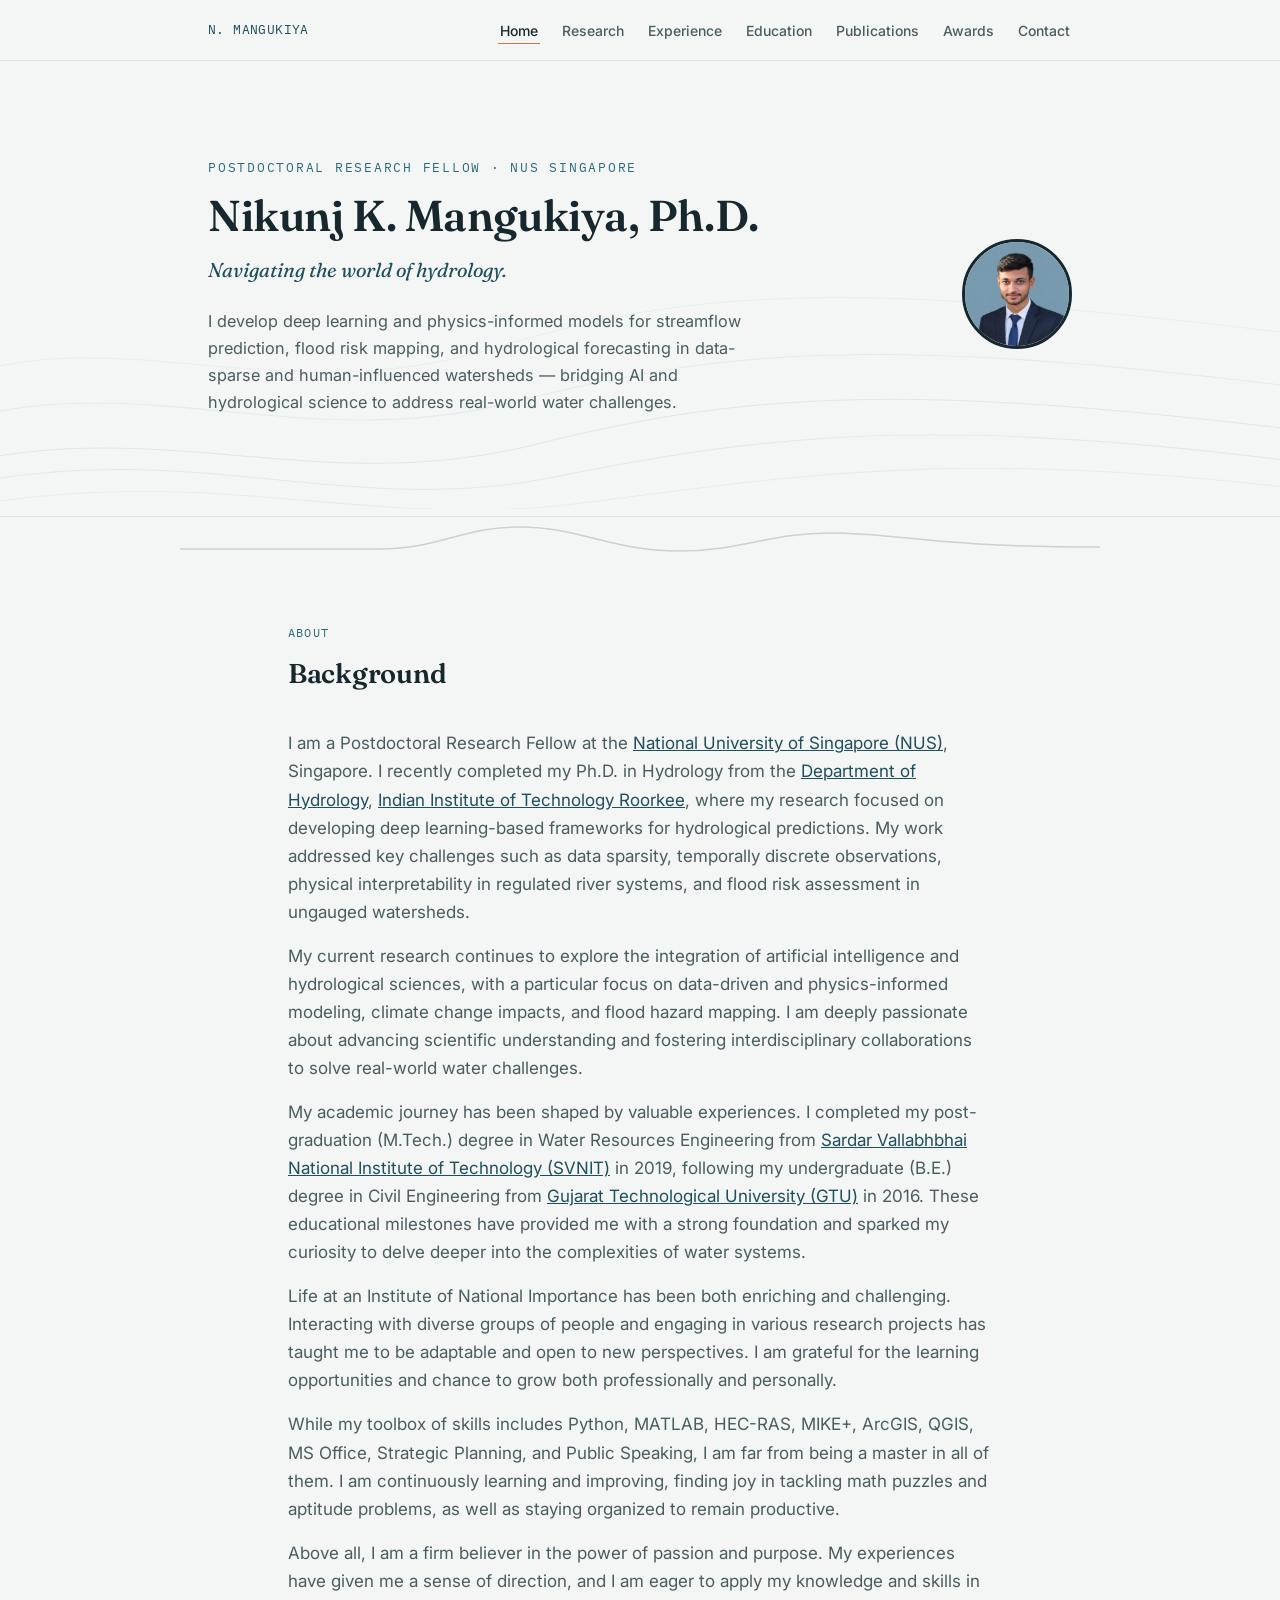
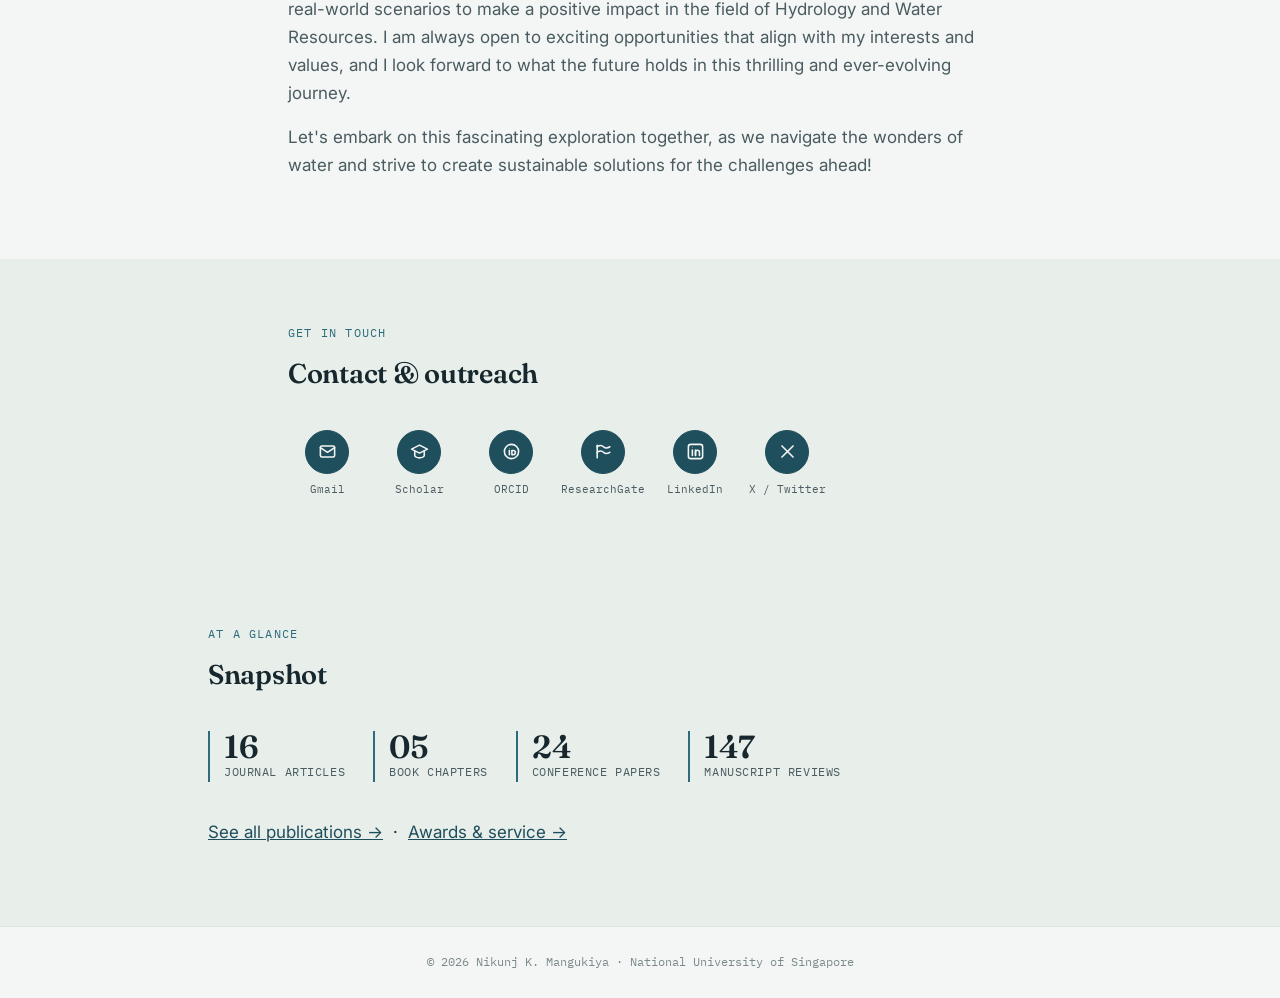
==== index.html @ 7d52562a "Add files via upload" ====
<!DOCTYPE html>
<html lang="en">
<head>
<meta charset="UTF-8">
<meta name="viewport" content="width=device-width, initial-scale=1.0">
<title>Nikunj K. Mangukiya, Ph.D. — Hydrology Research</title>
<meta name="description" content="Nikunj K. Mangukiya, Ph.D. — Postdoctoral Research Fellow at the National University of Singapore. Deep learning and physics-informed hydrological modeling, flood risk mapping, streamflow prediction.">
<link rel="preconnect" href="https://fonts.googleapis.com">
<link rel="preconnect" href="https://fonts.gstatic.com" crossorigin>
<link href="https://fonts.googleapis.com/css2?family=Fraunces:opsz,wght@9..144,400;9..144,500;9..144,600;9..144,700&family=Inter:wght@400;500;600&family=IBM+Plex+Mono:wght@400;500&display=swap" rel="stylesheet">
<link rel="stylesheet" href="styles.css">
</head>
<body>
<nav>
  <div class="wrap-wide">
    <a href="index.html" class="brand">N. MANGUKIYA</a>
    <ul>
      <li><a class="navlink active" href="index.html">Home</a></li>
<li><a class="navlink" href="research.html">Research</a></li>
<li><a class="navlink" href="experience.html">Experience</a></li>
<li><a class="navlink" href="education.html">Education</a></li>
<li><a class="navlink" href="publications.html">Publications</a></li>
<li><a class="navlink" href="awards.html">Awards</a></li>
<li><a class="navlink" href="contact.html">Contact</a></li>

    </ul>
  </div>
</nav>
<header class="hero" id="top">
  <svg class="contour-bg" viewBox="0 0 1200 420" preserveAspectRatio="none" xmlns="http://www.w3.org/2000/svg">
    <g fill="none" stroke="var(--water)" stroke-width="1">
      <path d="M-50,380 C 150,330 300,410 500,360 S 850,300 1250,350" opacity="0.18"/>
      <path d="M-50,400 C 180,350 320,430 520,390 S 880,330 1250,380" opacity="0.15"/>
      <path d="M-50,420 C 200,375 340,440 540,415 S 900,360 1250,405" opacity="0.12"/>
      <path d="M-50,340 C 130,285 280,370 480,320 S 820,255 1250,310" opacity="0.14"/>
      <path d="M-50,300 C 110,240 260,330 460,270 S 800,205 1250,260" opacity="0.10"/>
    </g>
  </svg>
  <div class="wrap-wide">
    <div>
      <span class="eyebrow">Postdoctoral Research Fellow &middot; NUS Singapore</span>
      <h1 class="name">Nikunj K. Mangukiya, Ph.D.</h1>
      <p class="tagline">Navigating the world of hydrology.</p>
      <p class="hero-lede">I develop deep learning and physics-informed models for streamflow prediction, flood risk mapping, and hydrological forecasting in data-sparse and human-influenced watersheds &mdash; bridging AI and hydrological science to address real-world water challenges.</p>
    </div>
    <div class="hero-photo">
      <img src="photo.jpg" alt="Portrait of Nikunj K. Mangukiya">
    </div>
  </div>
</header>
<div class="hydrograph-wrap wrap-wide">
  <svg class="hydrograph" viewBox="0 0 920 34" preserveAspectRatio="none" xmlns="http://www.w3.org/2000/svg">
    <path d="M0,26 L 200,26 C 260,26 280,4 340,4 C 400,4 430,28 500,28 C 560,28 590,10 650,10 C 720,10 750,24 920,24" fill="none" stroke="var(--line)" stroke-width="1.5"/>
  </svg>
</div>

<section id="about">
  <div class="wrap">
    <div class="section-head">
      <span class="section-num">About</span>
      <h2 class="section-title">Background</h2>
    </div>
    <div class="lede-block">
      <p>I am a Postdoctoral Research Fellow at the <a href="https://nus.edu.sg/" target="_blank" rel="noopener">National University of Singapore (NUS)</a>, Singapore. I recently completed my Ph.D. in Hydrology from the <a href="https://iitr.ac.in/Departments/Hydrology%20Department/Home.html" target="_blank" rel="noopener">Department of Hydrology</a>, <a href="https://www.iitr.ac.in/" target="_blank" rel="noopener">Indian Institute of Technology Roorkee</a>, where my research focused on developing deep learning-based frameworks for hydrological predictions. My work addressed key challenges such as data sparsity, temporally discrete observations, physical interpretability in regulated river systems, and flood risk assessment in ungauged watersheds.</p>
      <p>My current research continues to explore the integration of artificial intelligence and hydrological sciences, with a particular focus on data-driven and physics-informed modeling, climate change impacts, and flood hazard mapping. I am deeply passionate about advancing scientific understanding and fostering interdisciplinary collaborations to solve real-world water challenges.</p>
      <p>My academic journey has been shaped by valuable experiences. I completed my post-graduation (M.Tech.) degree in Water Resources Engineering from <a href="https://www.svnit.ac.in/" target="_blank" rel="noopener">Sardar Vallabhbhai National Institute of Technology (SVNIT)</a> in 2019, following my undergraduate (B.E.) degree in Civil Engineering from <a href="https://www.gtu.ac.in/#" target="_blank" rel="noopener">Gujarat Technological University (GTU)</a> in 2016. These educational milestones have provided me with a strong foundation and sparked my curiosity to delve deeper into the complexities of water systems.</p>
      <p>Life at an Institute of National Importance has been both enriching and challenging. Interacting with diverse groups of people and engaging in various research projects has taught me to be adaptable and open to new perspectives. I am grateful for the learning opportunities and chance to grow both professionally and personally.</p>
      <p>While my toolbox of skills includes Python, MATLAB, HEC-RAS, MIKE+, ArcGIS, QGIS, MS Office, Strategic Planning, and Public Speaking, I am far from being a master in all of them. I am continuously learning and improving, finding joy in tackling math puzzles and aptitude problems, as well as staying organized to remain productive.</p>
      <p>Above all, I am a firm believer in the power of passion and purpose. My experiences have given me a sense of direction, and I am eager to apply my knowledge and skills in real-world scenarios to make a positive impact in the field of Hydrology and Water Resources. I am always open to exciting opportunities that align with my interests and values, and I look forward to what the future holds in this thrilling and ever-evolving journey.</p>
      <p>Let's embark on this fascinating exploration together, as we navigate the wonders of water and strive to create sustainable solutions for the challenges ahead!</p>
    </div>
  </div>
</section>

<section class="alt" id="contact-outreach">
  <div class="wrap">
    <div class="section-head">
      <span class="section-num">Get in touch</span>
      <h2 class="section-title">Contact &amp; outreach</h2>
    </div>
    <div class="contact-grid">
      <a class="contact-card" href="mailto:nikk.mangukiya@gmail.com">
        <span class="icon"><svg viewBox="0 0 24 24" fill="none" stroke="currentColor" stroke-width="2" stroke-linecap="round" stroke-linejoin="round"><rect x="3" y="5" width="18" height="14" rx="2"/><path d="M3 7l9 6 9-6"/></svg></span>
        <span class="label">Gmail</span>
      </a>
      <a class="contact-card" href="https://scholar.google.com/citations?user=swFldcoAAAAJ&hl=en" target="_blank" rel="noopener">
        <span class="icon"><svg viewBox="0 0 24 24" fill="none" stroke="currentColor" stroke-width="2" stroke-linecap="round" stroke-linejoin="round"><path d="M2 9l10-5 10 5-10 5-10-5z"/><path d="M6 11.5V17c0 1.5 3 3 6 3s6-1.5 6-3v-5.5"/></svg></span>
        <span class="label">Scholar</span>
      </a>
      <a class="contact-card" href="https://orcid.org/0000-0001-8132-6958" target="_blank" rel="noopener">
        <span class="icon"><svg viewBox="0 0 24 24" fill="none" stroke="currentColor" stroke-width="2" stroke-linecap="round" stroke-linejoin="round"><circle cx="12" cy="12" r="9"/><circle cx="9.3" cy="8.5" r="0.6" fill="currentColor" stroke="none"/><line x1="9.3" y1="10.8" x2="9.3" y2="16"/><path d="M12.5 10.8h1.8a2.6 2.6 0 010 5.2h-1.8v-5.2z"/></svg></span>
        <span class="label">ORCID</span>
      </a>
      <a class="contact-card" href="https://www.researchgate.net/profile/Nikunj-Mangukiya" target="_blank" rel="noopener">
        <span class="icon"><svg viewBox="0 0 24 24" fill="none" stroke="currentColor" stroke-width="2" stroke-linecap="round" stroke-linejoin="round"><path d="M4 4v16"/><path d="M4 6c3-2 6-2 8 0s5 2 8 0"/><path d="M4 13c3-2 6-2 8 0s5 2 8 0"/></svg></span>
        <span class="label">ResearchGate</span>
      </a>
      <a class="contact-card" href="https://www.linkedin.com/in/nikunj-mangukiya/" target="_blank" rel="noopener">
        <span class="icon"><svg viewBox="0 0 24 24" fill="none" stroke="currentColor" stroke-width="2" stroke-linecap="round" stroke-linejoin="round"><rect x="3" y="3" width="18" height="18" rx="3"/><line x1="8" y1="10" x2="8" y2="17"/><circle cx="8" cy="6.5" r="0.6" fill="currentColor" stroke="none"/><path d="M12 17v-4a2.5 2.5 0 015 0v4"/><line x1="12" y1="10" x2="12" y2="17"/></svg></span>
        <span class="label">LinkedIn</span>
      </a>
      <a class="contact-card" href="https://twitter.com/nikk_mn" target="_blank" rel="noopener">
        <span class="icon"><svg viewBox="0 0 24 24" fill="none" stroke="currentColor" stroke-width="2" stroke-linecap="round" stroke-linejoin="round"><line x1="5" y1="5" x2="19" y2="19"/><line x1="19" y1="5" x2="5" y2="19"/></svg></span>
        <span class="label">X / Twitter</span>
      </a>
    </div>
  </div>
</section>

<section class="alt">
  <div class="wrap-wide">
    <div class="section-head">
      <span class="section-num">At a glance</span>
      <h2 class="section-title">Snapshot</h2>
    </div>
    <div class="pub-stats">
      <div class="stat"><div class="num">16</div><div class="label">Journal articles</div></div>
      <div class="stat"><div class="num">05</div><div class="label">Book chapters</div></div>
      <div class="stat"><div class="num">24</div><div class="label">Conference papers</div></div>
      <div class="stat"><div class="num">147</div><div class="label">Manuscript reviews</div></div>
    </div>
    <p style="margin-top:10px;"><a href="publications.html">See all publications &rarr;</a> &nbsp;&middot;&nbsp; <a href="awards.html">Awards &amp; service &rarr;</a></p>
  </div>
</section>
<footer class="site-footer">
  <div class="wrap-wide copyright">&copy; <span id="year"></span> Nikunj K. Mangukiya &middot; National University of Singapore</div>
</footer>
<script>document.getElementById('year').textContent = new Date().getFullYear();</script>
</body>
</html>
---- styles.css ----
:root{
  --paper: #F3F6F4;
  --paper-alt: #E8EEEA;
  --ink: #17272E;
  --ink-soft: #4A5C61;
  --water: #2C6B7C;
  --water-deep: #1F4E5C;
  --hazard: #BE7B3D;
  --line: #C9D3CD;
  --line-soft: #DCE4DF;
  --max: 760px;
}
*{box-sizing:border-box;}
html{scroll-behavior:smooth;}
body{
  margin:0;
  background:var(--paper);
  color:var(--ink);
  font-family:'Inter', sans-serif;
  font-size:17px;
  line-height:1.65;
  -webkit-font-smoothing:antialiased;
}
a{color:var(--water-deep);}
a:hover{color:var(--hazard);}
h1,h2,h3{
  font-family:'Fraunces', serif;
  font-weight:600;
  color:var(--ink);
  margin:0;
  letter-spacing:-0.01em;
}
.mono{font-family:'IBM Plex Mono', monospace;}
.wrap{max-width:var(--max); margin:0 auto; padding:0 28px;}
.wrap-wide{max-width:920px; margin:0 auto; padding:0 28px;}

/* NAV */
nav{
  position:sticky; top:0; z-index:20;
  background:rgba(243,246,244,0.92);
  backdrop-filter:blur(6px);
  border-bottom:1px solid var(--line-soft);
}
nav .wrap-wide{
  display:flex; align-items:center; justify-content:space-between;
  height:60px; flex-wrap:wrap;
}
nav .brand{font-family:'IBM Plex Mono', monospace; font-size:13px; letter-spacing:0.03em; color:var(--water-deep); text-decoration:none;}
nav ul{list-style:none; display:flex; gap:20px; margin:0; padding:0; flex-wrap:wrap;}
nav a.navlink{
  color:var(--ink-soft); text-decoration:none; font-size:14px; font-weight:500;
  padding:4px 2px; border-bottom:1px solid transparent;
}
nav a.navlink:hover{color:var(--ink); border-bottom-color:var(--water);}
nav a.navlink.active{color:var(--ink); border-bottom-color:var(--hazard);}

/* PAGE HEADER (non-home pages) */
.page-head{
  padding:60px 0 40px; border-bottom:1px solid var(--line-soft); position:relative; overflow:hidden;
}
.page-head .wrap-wide{position:relative; z-index:1;}
.eyebrow{
  font-family:'IBM Plex Mono', monospace; font-size:12.5px; text-transform:uppercase;
  letter-spacing:0.14em; color:var(--water); margin-bottom:14px; display:block;
}
.page-head h1{font-size:clamp(1.9rem, 4vw, 2.6rem);}
.page-lede{max-width:600px; margin-top:14px; color:var(--ink-soft);}

/* HERO (home page) */
header.hero{
  position:relative; overflow:hidden;
  padding:96px 0 84px;
  border-bottom:1px solid var(--line-soft);
}
.contour-bg{
  position:absolute; inset:0; z-index:0;
  opacity:0.55;
  pointer-events:none;
}
.hero .wrap-wide{
  position:relative; z-index:1;
  display:grid; grid-template-columns:1fr 110px; gap:32px; align-items:center;
}
h1.name{font-size:clamp(1.7rem, 3.6vw, 2.7rem); line-height:1.1; white-space:nowrap;}
.tagline{
  font-family:'Fraunces', serif; font-style:italic; font-weight:400;
  font-size:1.25rem; color:var(--water-deep); margin-top:14px;
}
.hero-lede{max-width:560px; margin-top:22px; color:var(--ink-soft); font-size:1.02rem;}
.hero-photo{
  width:110px; height:110px; border-radius:50%;
  overflow:hidden; border:3px solid var(--ink);
  justify-self:end;
}
.hero-photo img{width:100%; height:100%; object-fit:cover; display:block;}
.hero-links{display:flex; flex-wrap:wrap; gap:10px; margin-top:30px;}
.pill{
  font-family:'IBM Plex Mono', monospace; font-size:12.5px;
  border:1px solid var(--line); border-radius:999px;
  padding:7px 14px; color:var(--ink-soft); text-decoration:none;
  transition:all .15s ease; display:inline-block;
}
.pill:hover{border-color:var(--water); color:var(--water-deep); background:var(--paper-alt);}

/* HYDROGRAPH DIVIDER */
.hydrograph{width:100%; height:34px; display:block; margin:0 auto;}
.hydrograph-wrap{padding:6px 0 2px;}

/* SECTIONS */
section{padding:64px 0;}
section.alt{background:var(--paper-alt);}
.section-head{margin-bottom:34px;}
.section-num{
  font-family:'IBM Plex Mono', monospace; font-size:12px; color:var(--water);
  letter-spacing:0.1em; text-transform:uppercase; display:block; margin-bottom:8px;
}
h2.section-title{font-size:1.7rem;}

p{margin:0 0 16px;}
.lede-block p{color:var(--ink-soft);}

/* CONTACT & OUTREACH ICON GRID */
.contact-grid{
  display:flex; flex-wrap:wrap; gap:14px;
  max-width:560px;
}
.contact-card{
  display:flex; flex-direction:column; align-items:center; gap:8px;
  text-decoration:none; color:var(--ink);
  width:78px;
}
.contact-card .icon{
  width:44px; height:44px; border-radius:50%; flex-shrink:0;
  display:flex; align-items:center; justify-content:center;
  background:var(--water-deep); color:var(--paper);
  border:1px solid var(--water-deep);
  transition:all .15s ease;
}
.contact-card .icon svg{width:19px; height:19px;}
.contact-card:hover .icon{background:var(--hazard); border-color:var(--hazard);}
.contact-card .label{
  font-family:'IBM Plex Mono', monospace; font-size:11px; color:var(--ink-soft);
  text-align:center; line-height:1.3;
}
.contact-card:hover .label{color:var(--ink);}

/* RESEARCH CARDS */
.cards{display:grid; grid-template-columns:1fr 1fr; gap:18px;}
.card{
  border:1px solid var(--line); border-radius:4px; padding:22px 22px 20px;
  background:var(--paper);
}
section.alt .card{background:var(--paper);}
.card h3{font-size:1.05rem; margin-bottom:8px; font-weight:600;}
.card p{font-size:0.95rem; color:var(--ink-soft); margin:0;}
.card .tag{
  font-family:'IBM Plex Mono', monospace; font-size:11px; color:var(--hazard);
  text-transform:uppercase; letter-spacing:0.08em; display:block; margin-bottom:10px;
}

/* TIMELINE (experience/education) */
.tl-item{
  display:grid; grid-template-columns:150px 1fr; gap:18px;
  padding:20px 0; border-top:1px solid var(--line-soft);
}
.tl-item:first-child{border-top:none;}
.tl-item-edu{
  display:grid; grid-template-columns:110px 64px 1fr; gap:20px; align-items:start;
  padding:20px 0; border-top:1px solid var(--line-soft);
}
.tl-item-edu:first-child{border-top:none;}
.tl-date{font-family:'IBM Plex Mono', monospace; font-size:12.5px; color:var(--water); padding-top:2px;}
.tl-logo{width:64px; height:64px; display:flex; align-items:center; justify-content:center;}
.tl-logo img{max-width:100%; max-height:100%; object-fit:contain;}
.tl-org{font-weight:600; font-size:0.95rem; margin-top:2px; color:var(--ink-soft);}
.tl-title{font-size:1.05rem; font-weight:600; margin-bottom:3px; font-family:'Fraunces',serif;}
.tl-desc{color:var(--ink-soft); font-size:0.93rem; margin-top:6px;}
.thesis-meta{list-style:none; margin:10px 0 0; padding:0; font-size:0.9rem; color:var(--ink-soft);}
.thesis-meta li{padding:3px 0;}
.thesis-meta .k{color:var(--ink); font-weight:600;}
.grade{
  display:inline-block; font-family:'IBM Plex Mono', monospace; font-size:11.5px;
  color:var(--water-deep); background:var(--paper-alt); border:1px solid var(--line);
  border-radius:3px; padding:2px 7px; margin-top:8px;
}

/* PUBLICATIONS */
.pub-stats{display:flex; flex-wrap:wrap; gap:28px; margin-bottom:36px;}
.stat{border-left:2px solid var(--water); padding-left:14px;}
.stat .num{font-family:'Fraunces', serif; font-size:2rem; font-weight:600; line-height:1;}
.stat .label{font-family:'IBM Plex Mono', monospace; font-size:11.5px; color:var(--ink-soft); text-transform:uppercase; letter-spacing:0.05em;}
.qbar{display:flex; height:8px; width:100%; max-width:340px; border-radius:2px; overflow:hidden; margin-top:14px;}
.qbar span{display:block; height:100%;}
.qbar-legend{display:flex; gap:14px; margin-top:8px; font-family:'IBM Plex Mono', monospace; font-size:11px; color:var(--ink-soft); flex-wrap:wrap;}
.qbar-legend i{display:inline-block; width:8px; height:8px; border-radius:1px; margin-right:5px; vertical-align:middle;}

.pub-list{list-style:none; margin:0; padding:0;}
.pub-list li{
  padding:16px 0; border-top:1px solid var(--line-soft);
  display:grid; grid-template-columns:1fr auto; gap:14px; align-items:start;
}
.pub-list li:first-child{border-top:none;}
.pub-main{font-size:0.96rem; line-height:1.5;}
.pub-main .yr{color:var(--water-deep); font-weight:600;}
.pub-main .venue{font-style:italic; color:var(--ink-soft);}
.badge{
  font-family:'IBM Plex Mono', monospace; font-size:11px; white-space:nowrap;
  border:1px solid var(--line); border-radius:3px; padding:3px 8px; color:var(--ink-soft); height:fit-content;
}
.badge.q1{border-color:var(--water); color:var(--water-deep);}
.more-link{margin-top:26px; font-size:0.94rem;}

h3.sub-title{
  font-size:1.15rem; margin:44px 0 18px; padding-top:6px;
}
h3.sub-title:first-of-type{margin-top:0;}

/* AWARDS */
.award-list{list-style:none; margin:0; padding:0;}
.award-list li{
  padding:13px 0 13px 22px; border-top:1px solid var(--line-soft);
  position:relative; font-size:0.95rem; color:var(--ink-soft);
}
.award-list li:first-child{border-top:none;}
.award-list li::before{
  content:""; position:absolute; left:2px; top:21px;
  width:6px; height:6px; background:var(--hazard); border-radius:50%;
}
.service-grid{display:flex; flex-wrap:wrap; gap:10px; margin-top:20px;}
.service-grid .pill{cursor:default;}
.service-grid .pill:hover{border-color:var(--line); color:var(--ink-soft); background:transparent;}

.rtable{width:100%; border-collapse:collapse; margin-top:10px; font-size:0.92rem;}
.rtable td{padding:8px 10px; border-top:1px solid var(--line-soft); color:var(--ink-soft);}
.rtable td:last-child{text-align:right; font-family:'IBM Plex Mono', monospace; color:var(--water-deep); white-space:nowrap;}
.rtable tr:first-child td{border-top:none;}

/* CONTACT / FOOTER */
.contact-block{padding:70px 0 50px; text-align:center;}
.contact-block h2{font-size:1.6rem; margin-bottom:14px;}
.contact-block p.sub{color:var(--ink-soft); max-width:440px; margin:0 auto 26px;}
.contact-links{display:flex; flex-wrap:wrap; justify-content:center; gap:10px;}

.site-footer{
  border-top:1px solid var(--line-soft); padding:26px 0; text-align:center;
}
.copyright{
  font-family:'IBM Plex Mono', monospace; font-size:11.5px;
  color:var(--ink-soft); opacity:0.7;
}

@media (max-width:640px){
  nav ul{gap:14px;}
  nav a.navlink{font-size:12.5px;}
  .cards{grid-template-columns:1fr;}
  .tl-item, .tl-item-edu{grid-template-columns:1fr; text-align:left;}
  .tl-logo{width:48px; height:48px;}
  .tl-date{padding-top:0;}
  section{padding:48px 0;}
  header.hero{padding:64px 0 56px;}
  .hero .wrap-wide{grid-template-columns:1fr; text-align:center;}
  .hero-photo{justify-self:center; width:100px; height:100px; order:-1; margin:0 auto 6px;}
  h1.name{white-space:normal;}
  .hero-links{justify-content:center;}
  .page-head{padding:44px 0 32px;}
  .pub-list li{grid-template-columns:1fr;}
}
@media (prefers-reduced-motion: reduce){
  html{scroll-behavior:auto;}
}
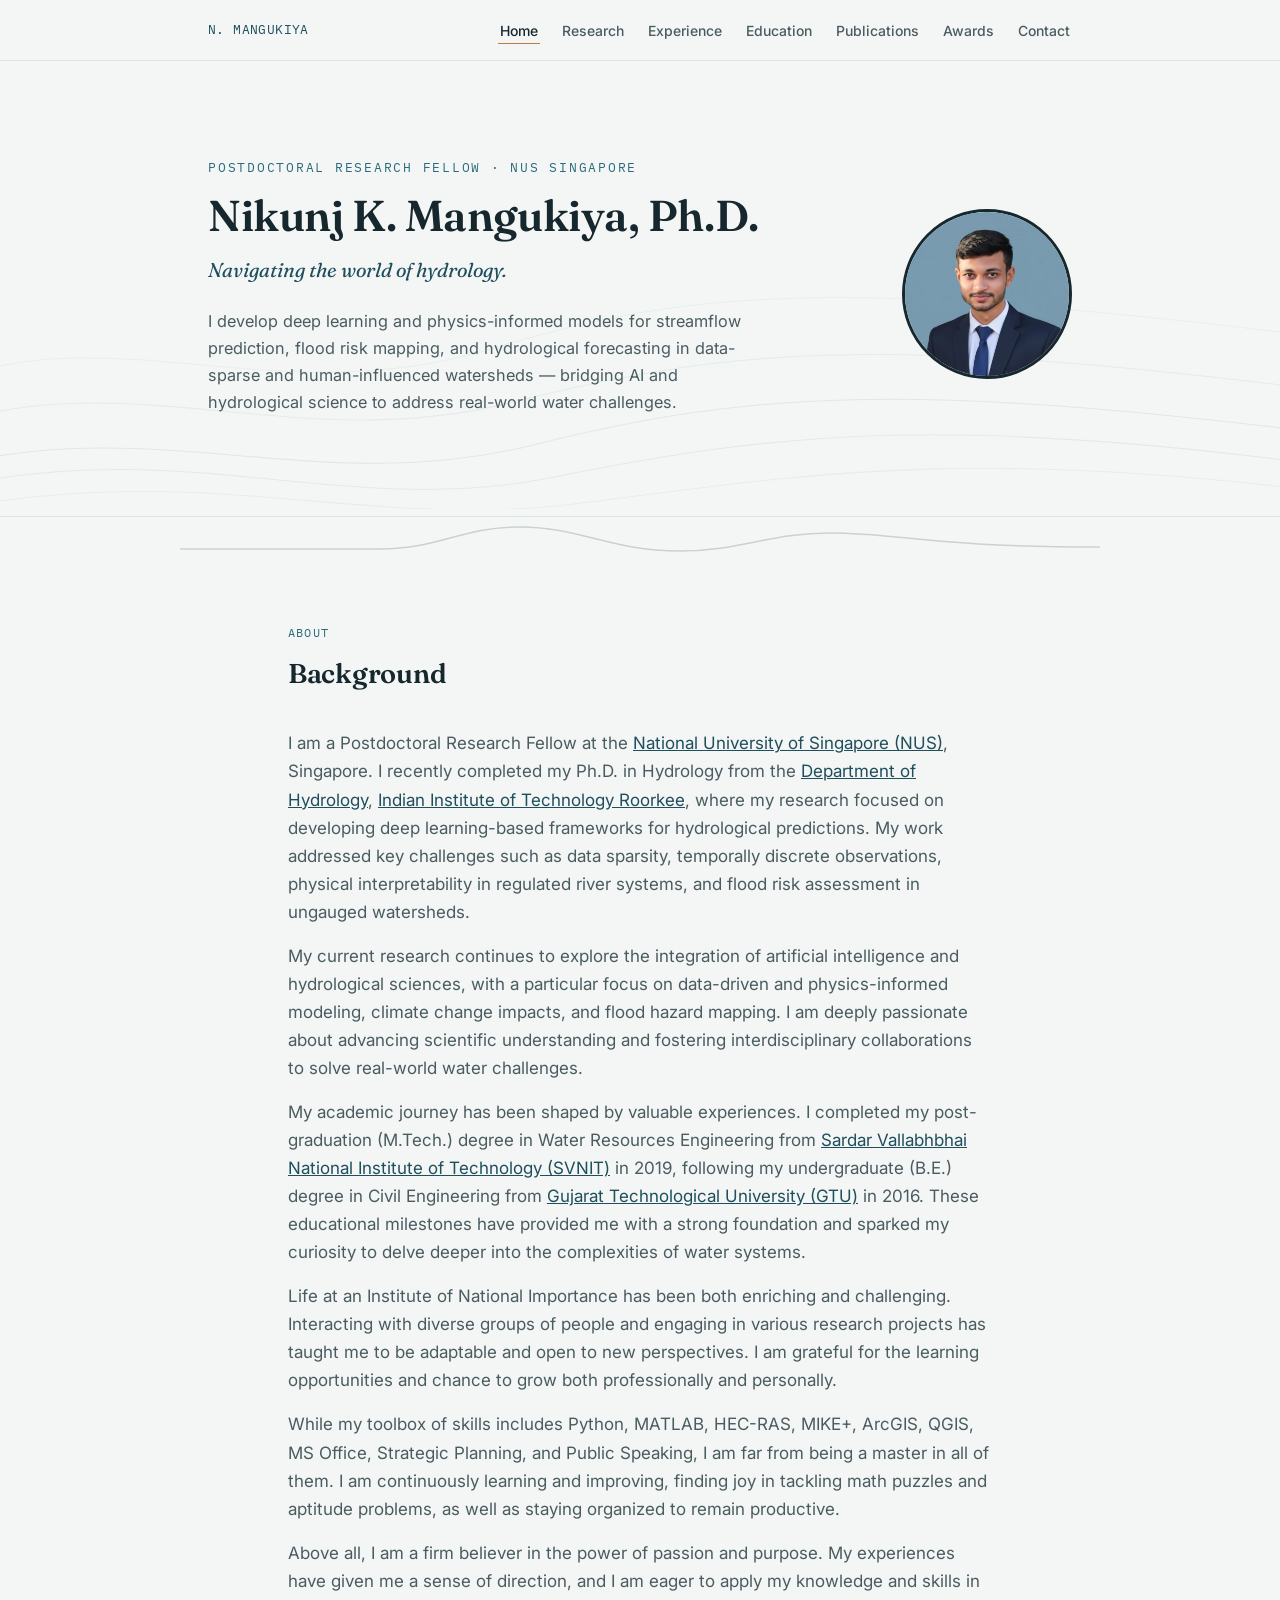
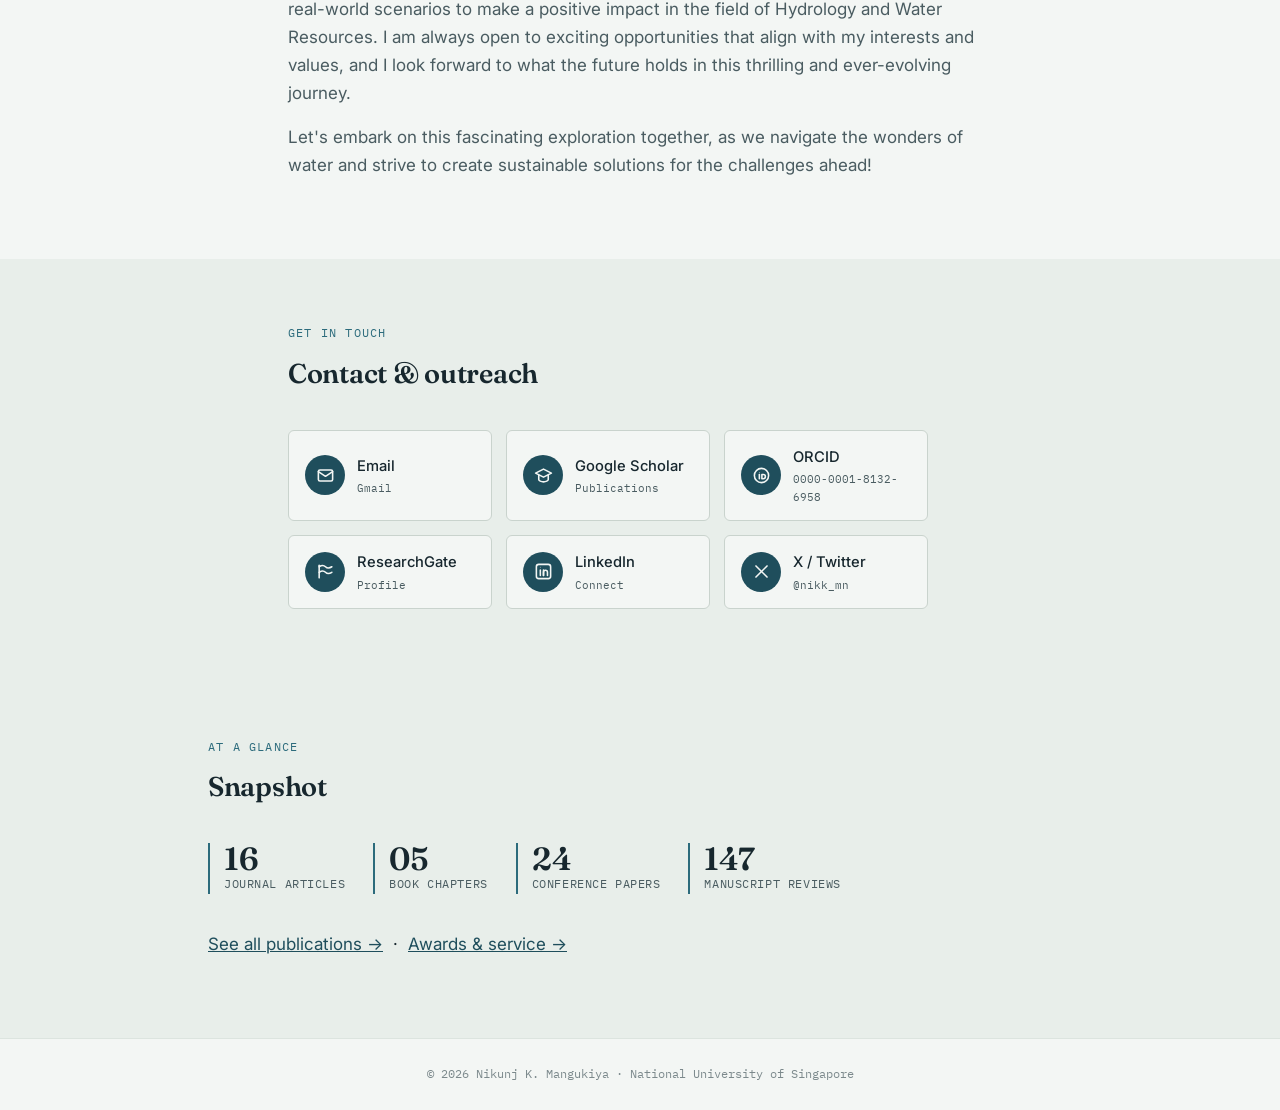
==== commit ea1a8968: "Add files via upload" ====
--- a/index.html
+++ b/index.html
@@ -81,27 +81,27 @@
     <div class="contact-grid">
       <a class="contact-card" href="mailto:nikk.mangukiya@gmail.com">
         <span class="icon"><svg viewBox="0 0 24 24" fill="none" stroke="currentColor" stroke-width="2" stroke-linecap="round" stroke-linejoin="round"><rect x="3" y="5" width="18" height="14" rx="2"/><path d="M3 7l9 6 9-6"/></svg></span>
-        <span class="label">Gmail</span>
+        <span><span class="label">Email</span><span class="sub">Gmail</span></span>
       </a>
       <a class="contact-card" href="https://scholar.google.com/citations?user=swFldcoAAAAJ&hl=en" target="_blank" rel="noopener">
         <span class="icon"><svg viewBox="0 0 24 24" fill="none" stroke="currentColor" stroke-width="2" stroke-linecap="round" stroke-linejoin="round"><path d="M2 9l10-5 10 5-10 5-10-5z"/><path d="M6 11.5V17c0 1.5 3 3 6 3s6-1.5 6-3v-5.5"/></svg></span>
-        <span class="label">Scholar</span>
+        <span><span class="label">Google Scholar</span><span class="sub">Publications</span></span>
       </a>
       <a class="contact-card" href="https://orcid.org/0000-0001-8132-6958" target="_blank" rel="noopener">
         <span class="icon"><svg viewBox="0 0 24 24" fill="none" stroke="currentColor" stroke-width="2" stroke-linecap="round" stroke-linejoin="round"><circle cx="12" cy="12" r="9"/><circle cx="9.3" cy="8.5" r="0.6" fill="currentColor" stroke="none"/><line x1="9.3" y1="10.8" x2="9.3" y2="16"/><path d="M12.5 10.8h1.8a2.6 2.6 0 010 5.2h-1.8v-5.2z"/></svg></span>
-        <span class="label">ORCID</span>
+        <span><span class="label">ORCID</span><span class="sub">0000-0001-8132-6958</span></span>
       </a>
       <a class="contact-card" href="https://www.researchgate.net/profile/Nikunj-Mangukiya" target="_blank" rel="noopener">
         <span class="icon"><svg viewBox="0 0 24 24" fill="none" stroke="currentColor" stroke-width="2" stroke-linecap="round" stroke-linejoin="round"><path d="M4 4v16"/><path d="M4 6c3-2 6-2 8 0s5 2 8 0"/><path d="M4 13c3-2 6-2 8 0s5 2 8 0"/></svg></span>
-        <span class="label">ResearchGate</span>
+        <span><span class="label">ResearchGate</span><span class="sub">Profile</span></span>
       </a>
       <a class="contact-card" href="https://www.linkedin.com/in/nikunj-mangukiya/" target="_blank" rel="noopener">
         <span class="icon"><svg viewBox="0 0 24 24" fill="none" stroke="currentColor" stroke-width="2" stroke-linecap="round" stroke-linejoin="round"><rect x="3" y="3" width="18" height="18" rx="3"/><line x1="8" y1="10" x2="8" y2="17"/><circle cx="8" cy="6.5" r="0.6" fill="currentColor" stroke="none"/><path d="M12 17v-4a2.5 2.5 0 015 0v4"/><line x1="12" y1="10" x2="12" y2="17"/></svg></span>
-        <span class="label">LinkedIn</span>
+        <span><span class="label">LinkedIn</span><span class="sub">Connect</span></span>
       </a>
       <a class="contact-card" href="https://twitter.com/nikk_mn" target="_blank" rel="noopener">
         <span class="icon"><svg viewBox="0 0 24 24" fill="none" stroke="currentColor" stroke-width="2" stroke-linecap="round" stroke-linejoin="round"><line x1="5" y1="5" x2="19" y2="19"/><line x1="19" y1="5" x2="5" y2="19"/></svg></span>
-        <span class="label">X / Twitter</span>
+        <span><span class="label">X / Twitter</span><span class="sub">@nikk_mn</span></span>
       </a>
     </div>
   </div>
--- a/styles.css
+++ b/styles.css
@@ -79,7 +79,7 @@
 }
 .hero .wrap-wide{
   position:relative; z-index:1;
-  display:grid; grid-template-columns:1fr 110px; gap:32px; align-items:center;
+  display:grid; grid-template-columns:1fr 170px; gap:40px; align-items:center;
 }
 h1.name{font-size:clamp(1.7rem, 3.6vw, 2.7rem); line-height:1.1; white-space:nowrap;}
 .tagline{
@@ -88,7 +88,7 @@
 }
 .hero-lede{max-width:560px; margin-top:22px; color:var(--ink-soft); font-size:1.02rem;}
 .hero-photo{
-  width:110px; height:110px; border-radius:50%;
+  width:170px; height:170px; border-radius:50%;
   overflow:hidden; border:3px solid var(--ink);
   justify-self:end;
 }
@@ -121,28 +121,24 @@
 
 /* CONTACT & OUTREACH ICON GRID */
 .contact-grid{
-  display:flex; flex-wrap:wrap; gap:14px;
-  max-width:560px;
+  display:grid; grid-template-columns:repeat(auto-fit, minmax(160px, 1fr)); gap:14px;
+  max-width:640px;
 }
 .contact-card{
-  display:flex; flex-direction:column; align-items:center; gap:8px;
-  text-decoration:none; color:var(--ink);
-  width:78px;
-}
+  display:flex; align-items:center; gap:12px;
+  border:1px solid var(--line); border-radius:6px;
+  padding:14px 16px; text-decoration:none; color:var(--ink);
+  background:var(--paper); transition:all .15s ease;
+}
+.contact-card:hover{border-color:var(--water); background:var(--paper-alt);}
 .contact-card .icon{
-  width:44px; height:44px; border-radius:50%; flex-shrink:0;
+  width:40px; height:40px; border-radius:50%; flex-shrink:0;
   display:flex; align-items:center; justify-content:center;
   background:var(--water-deep); color:var(--paper);
-  border:1px solid var(--water-deep);
-  transition:all .15s ease;
 }
 .contact-card .icon svg{width:19px; height:19px;}
-.contact-card:hover .icon{background:var(--hazard); border-color:var(--hazard);}
-.contact-card .label{
-  font-family:'IBM Plex Mono', monospace; font-size:11px; color:var(--ink-soft);
-  text-align:center; line-height:1.3;
-}
-.contact-card:hover .label{color:var(--ink);}
+.contact-card .label{font-size:0.92rem; font-weight:500; display:block;}
+.contact-card .sub{display:block; font-family:'IBM Plex Mono', monospace; font-size:11px; color:var(--ink-soft); margin-top:1px;}
 
 /* RESEARCH CARDS */
 .cards{display:grid; grid-template-columns:1fr 1fr; gap:18px;}
@@ -259,7 +255,7 @@
   section{padding:48px 0;}
   header.hero{padding:64px 0 56px;}
   .hero .wrap-wide{grid-template-columns:1fr; text-align:center;}
-  .hero-photo{justify-self:center; width:100px; height:100px; order:-1; margin:0 auto 6px;}
+  .hero-photo{justify-self:center; width:140px; height:140px; order:-1; margin:0 auto 6px;}
   h1.name{white-space:normal;}
   .hero-links{justify-content:center;}
   .page-head{padding:44px 0 32px;}
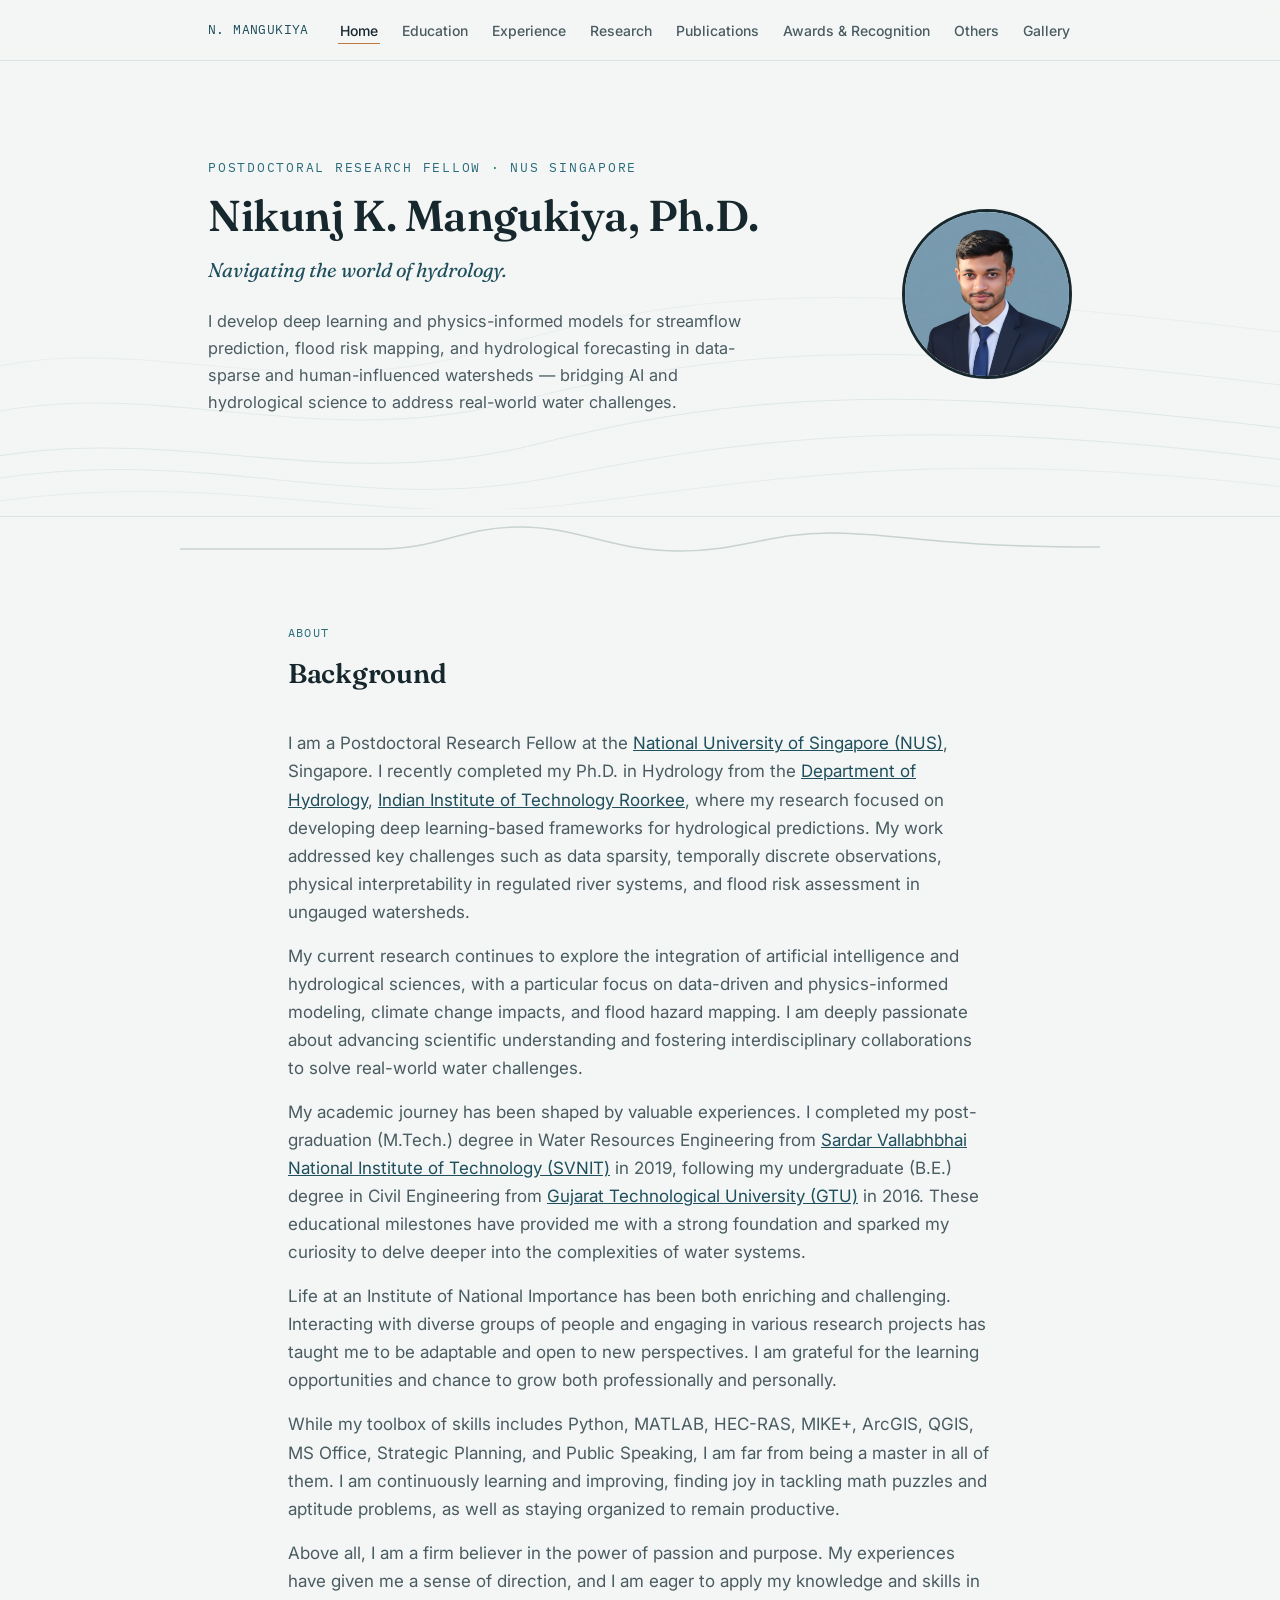
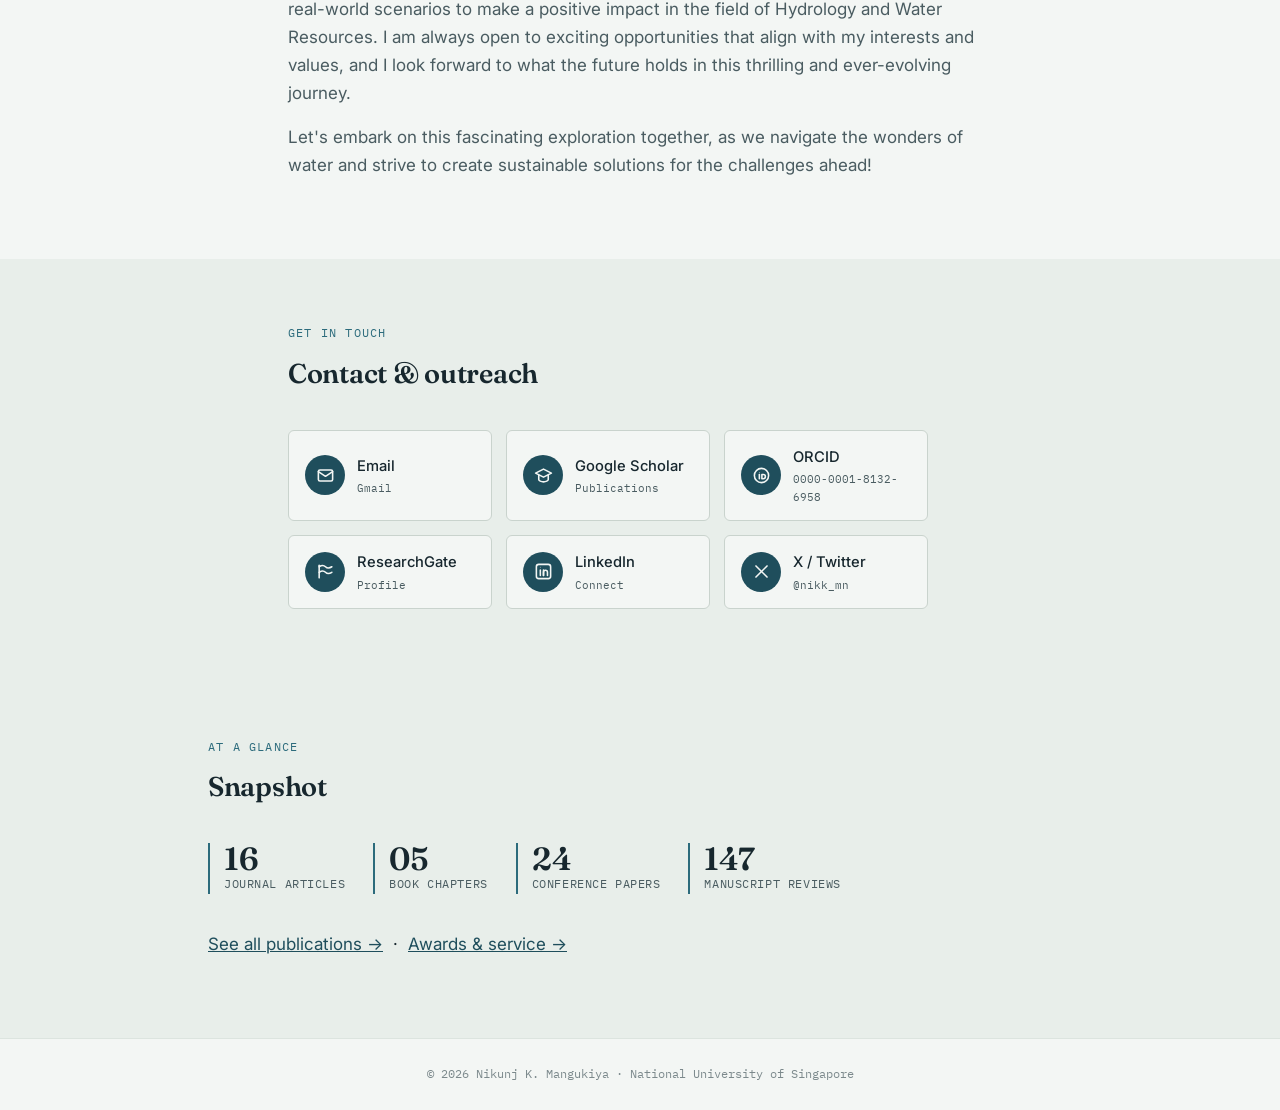
==== commit c01f898b: "Add files via upload" ====
--- a/index.html
+++ b/index.html
@@ -16,12 +16,13 @@
     <a href="index.html" class="brand">N. MANGUKIYA</a>
     <ul>
       <li><a class="navlink active" href="index.html">Home</a></li>
+<li><a class="navlink" href="education.html">Education</a></li>
+<li><a class="navlink" href="experience.html">Experience</a></li>
 <li><a class="navlink" href="research.html">Research</a></li>
-<li><a class="navlink" href="experience.html">Experience</a></li>
-<li><a class="navlink" href="education.html">Education</a></li>
 <li><a class="navlink" href="publications.html">Publications</a></li>
-<li><a class="navlink" href="awards.html">Awards</a></li>
-<li><a class="navlink" href="contact.html">Contact</a></li>
+<li><a class="navlink" href="awards.html">Awards &amp; Recognition</a></li>
+<li><a class="navlink" href="others.html">Others</a></li>
+<li><a class="navlink" href="gallery.html">Gallery</a></li>
 
     </ul>
   </div>
--- a/styles.css
+++ b/styles.css
@@ -65,6 +65,7 @@
 }
 .page-head h1{font-size:clamp(1.9rem, 4vw, 2.6rem);}
 .page-lede{max-width:600px; margin-top:14px; color:var(--ink-soft);}
+.nowrap-lede{max-width:none; white-space:nowrap;}
 
 /* HERO (home page) */
 header.hero{
@@ -161,19 +162,23 @@
 }
 .tl-item:first-child{border-top:none;}
 .tl-item-edu{
-  display:grid; grid-template-columns:110px 64px 1fr; gap:20px; align-items:start;
+  display:grid; grid-template-columns:110px 1fr 64px; gap:20px; align-items:start;
   padding:20px 0; border-top:1px solid var(--line-soft);
 }
 .tl-item-edu:first-child{border-top:none;}
-.tl-date{font-family:'IBM Plex Mono', monospace; font-size:12.5px; color:var(--water); padding-top:2px;}
-.tl-logo{width:64px; height:64px; display:flex; align-items:center; justify-content:center;}
+.tl-date{font-family:'Fraunces', serif; font-weight:700; font-size:1.02rem; color:var(--water-deep); padding-top:2px;}
+.tl-logo{width:64px; height:64px; display:flex; align-items:center; justify-content:center; justify-self:end;}
 .tl-logo img{max-width:100%; max-height:100%; object-fit:contain;}
 .tl-org{font-weight:600; font-size:0.95rem; margin-top:2px; color:var(--ink-soft);}
+.tl-org a, .thesis-meta a{color:inherit; text-decoration:none; font-weight:inherit;}
+.tl-org a:hover, .thesis-meta a:hover{color:var(--hazard);}
 .tl-title{font-size:1.05rem; font-weight:600; margin-bottom:3px; font-family:'Fraunces',serif;}
 .tl-desc{color:var(--ink-soft); font-size:0.93rem; margin-top:6px;}
 .thesis-meta{list-style:none; margin:10px 0 0; padding:0; font-size:0.9rem; color:var(--ink-soft);}
 .thesis-meta li{padding:3px 0;}
 .thesis-meta .k{color:var(--ink); font-weight:600;}
+.quiet-link{color:inherit; text-decoration:none;}
+.quiet-link:hover{text-decoration:underline;}
 .grade{
   display:inline-block; font-family:'IBM Plex Mono', monospace; font-size:11.5px;
   color:var(--water-deep); background:var(--paper-alt); border:1px solid var(--line);
@@ -259,6 +264,7 @@
   h1.name{white-space:normal;}
   .hero-links{justify-content:center;}
   .page-head{padding:44px 0 32px;}
+  .nowrap-lede{white-space:normal;}
   .pub-list li{grid-template-columns:1fr;}
 }
 @media (prefers-reduced-motion: reduce){
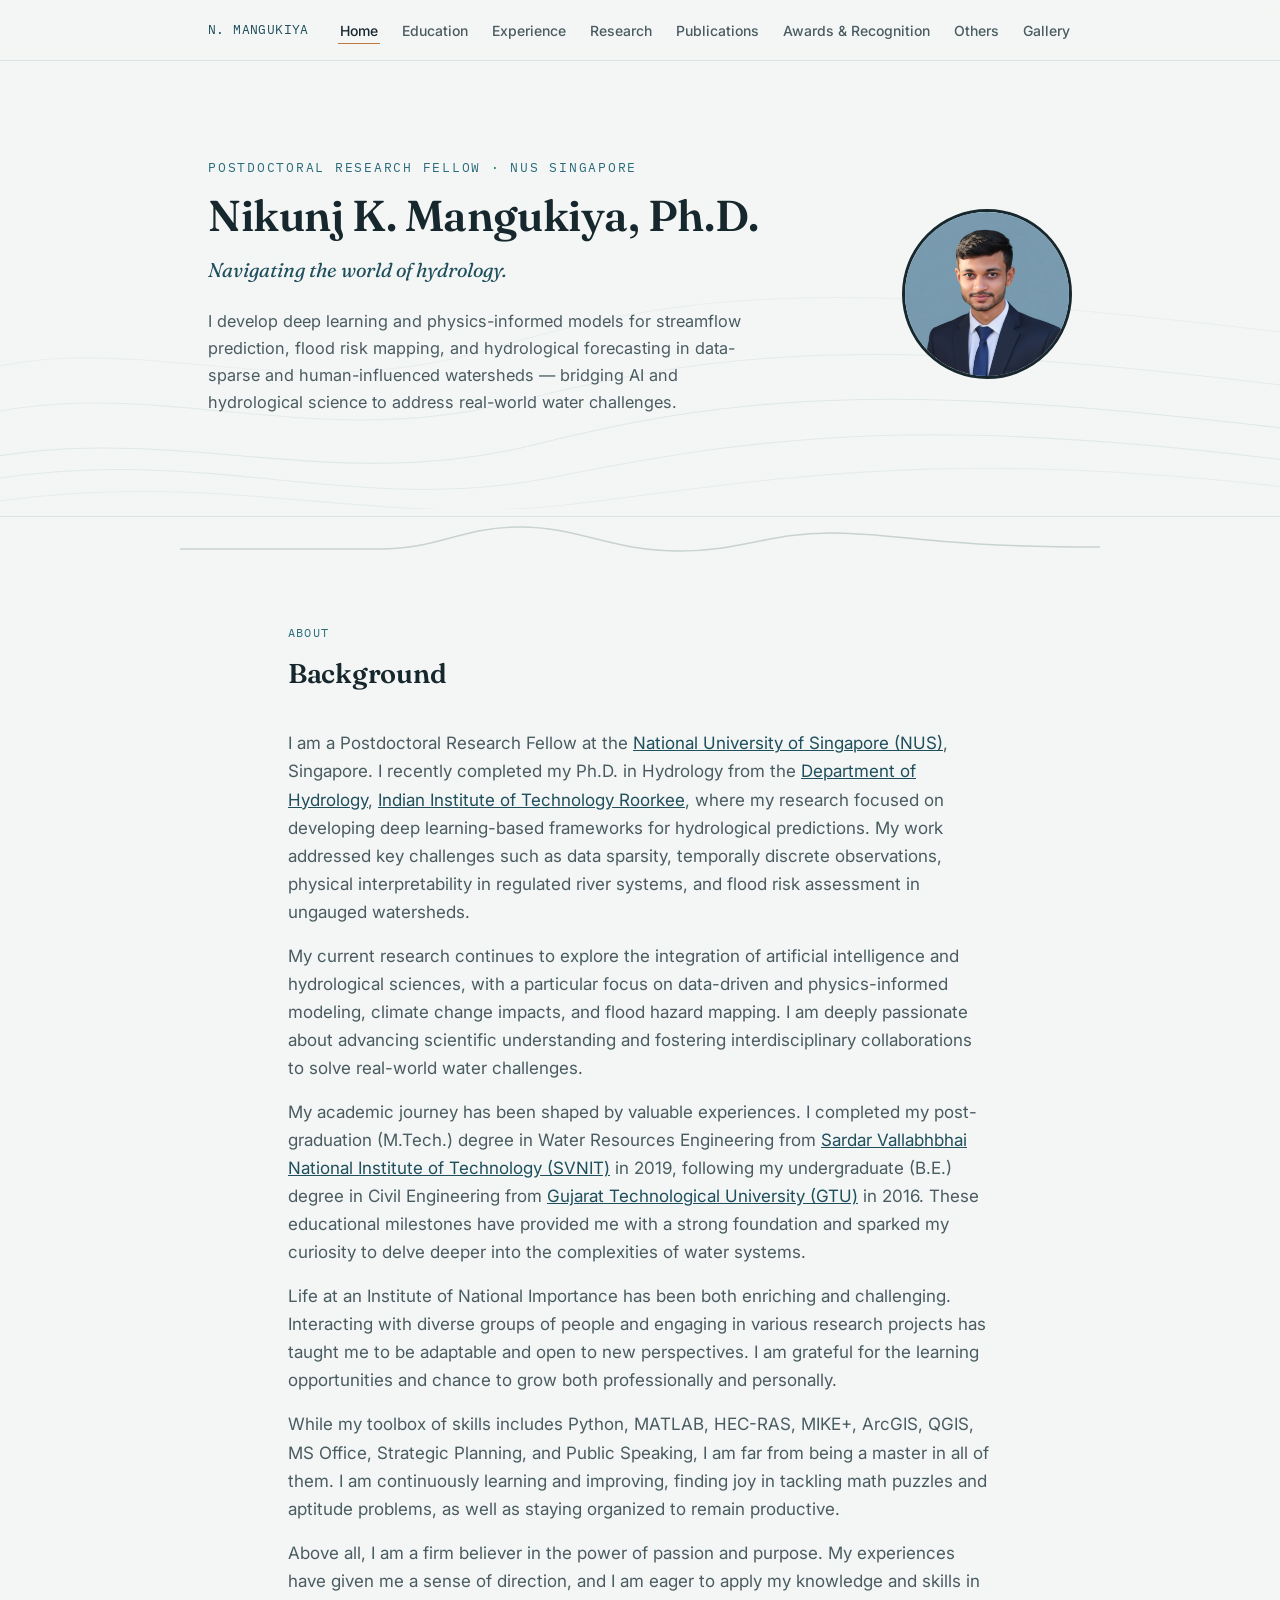
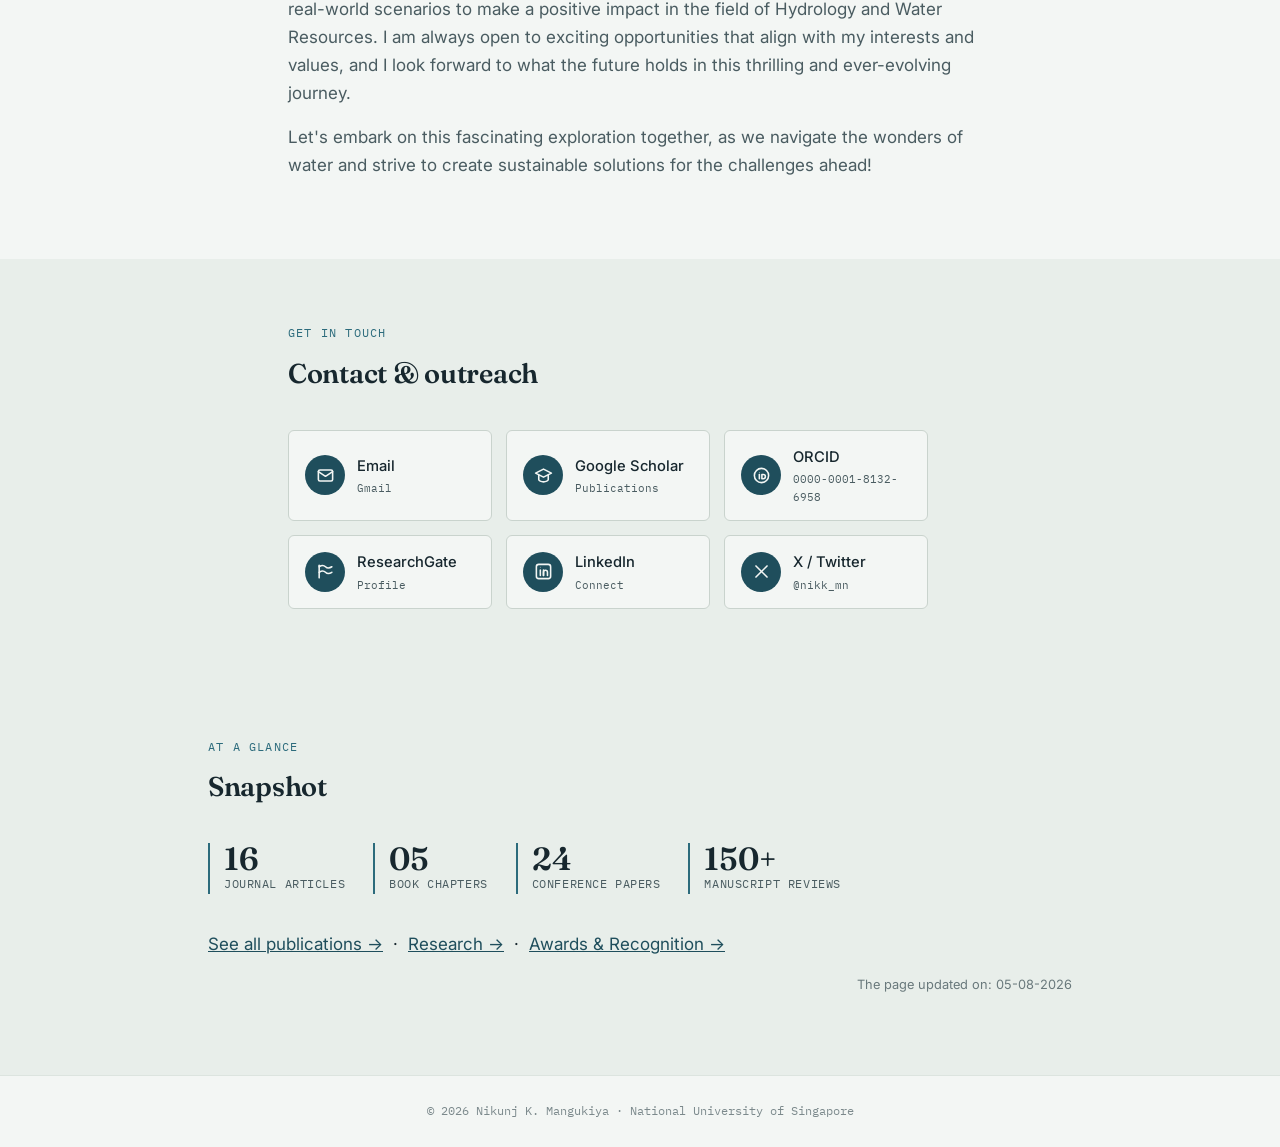
==== commit cfc2d1e8: "Add files via upload" ====
--- a/index.html
+++ b/index.html
@@ -118,9 +118,10 @@
       <div class="stat"><div class="num">16</div><div class="label">Journal articles</div></div>
       <div class="stat"><div class="num">05</div><div class="label">Book chapters</div></div>
       <div class="stat"><div class="num">24</div><div class="label">Conference papers</div></div>
-      <div class="stat"><div class="num">147</div><div class="label">Manuscript reviews</div></div>
+      <div class="stat"><div class="num">150+</div><div class="label">Manuscript reviews</div></div>
     </div>
-    <p style="margin-top:10px;"><a href="publications.html">See all publications &rarr;</a> &nbsp;&middot;&nbsp; <a href="awards.html">Awards &amp; service &rarr;</a></p>
+    <p style="margin-top:10px;"><a href="publications.html">See all publications &rarr;</a> &nbsp;&middot;&nbsp; <a href="research.html">Research &rarr;</a> &nbsp;&middot;&nbsp; <a href="awards.html">Awards &amp; Recognition &rarr;</a></p>
+    <p style="text-align:right; font-size:0.8rem; color:var(--ink-soft); opacity:0.8; margin-top:6px;">The page updated on: 05-08-2026</p>
   </div>
 </section>
 <footer class="site-footer">
--- a/styles.css
+++ b/styles.css
@@ -142,13 +142,86 @@
 .contact-card .sub{display:block; font-family:'IBM Plex Mono', monospace; font-size:11px; color:var(--ink-soft); margin-top:1px;}
 
 /* RESEARCH CARDS */
+.pub-feature-grid{display:grid; grid-template-columns:1fr 1fr; gap:40px 44px; margin-top:6px;}
+.pub-feature{display:flex; gap:16px; align-items:flex-start;}
+.pub-feature-thumb{
+  width:78px; height:100px; border-radius:5px; flex-shrink:0;
+  overflow:hidden; border:1px solid var(--line);
+  box-shadow:0 2px 6px rgba(23,39,46,0.08);
+}
+.pub-feature-thumb img{width:100%; height:100%; object-fit:cover; display:block;}
+.pub-feature-journal{
+  font-family:'IBM Plex Mono', monospace; font-size:10.5px; text-transform:uppercase;
+  letter-spacing:0.08em; color:var(--water); display:block; margin-bottom:5px;
+}
+.pub-feature-cite{font-family:'Fraunces', serif; font-weight:600; font-size:1rem; color:var(--ink); margin-bottom:4px;}
+.pub-feature-title{
+  display:block; color:var(--water-deep); font-style:italic; font-size:0.94rem;
+  line-height:1.42; margin-bottom:9px; text-decoration:none;
+}
+.pub-feature-title:hover{color:var(--hazard);}
+.pub-feature-desc{font-size:0.87rem; color:var(--ink-soft); line-height:1.55; margin:0;}
+
+/* RESOURCE CARDS (datasets / code) */
+.resource-grid{display:grid; grid-template-columns:1fr 1fr; gap:16px; margin-top:8px;}
+.resource-card{
+  display:flex; gap:14px; align-items:flex-start;
+  border:1px solid var(--line); border-radius:6px;
+  padding:16px 18px; background:var(--paper);
+}
+.resource-icon{
+  width:40px; height:40px; border-radius:50%; flex-shrink:0;
+  display:flex; align-items:center; justify-content:center; color:var(--paper);
+}
+.resource-icon svg{width:19px; height:19px;}
+.resource-tag{
+  font-family:'IBM Plex Mono', monospace; font-size:10.5px; text-transform:uppercase;
+  letter-spacing:0.08em; display:block; margin-bottom:3px;
+}
+.resource-title{font-family:'Fraunces', serif; font-weight:600; font-size:0.96rem; line-height:1.35;}
+.resource-title a{color:var(--ink); text-decoration:none;}
+.resource-title a:hover{color:var(--hazard);}
+.resource-desc{font-size:0.85rem; color:var(--ink-soft); margin-top:4px; line-height:1.5;}
+
+.figure-block{margin-top:28px;}
+.figure-block img{width:100%; height:auto; border-radius:6px; border:1px solid var(--line); display:block;}
+.figure-caption{
+  font-family:'IBM Plex Mono', monospace; font-size:11.5px; color:var(--ink-soft);
+  margin-top:10px; line-height:1.5;
+}
+
+/* REPO BOXES */
+.repo-box{
+  display:block; border:1px solid var(--line); border-radius:6px;
+  padding:16px 18px; text-decoration:none; background:var(--paper);
+  transition:all .15s ease;
+}
+.repo-box:hover{border-color:var(--water); background:var(--paper-alt);}
+.repo-box .repo-tag{
+  font-family:'IBM Plex Mono', monospace; font-size:11px; text-transform:uppercase;
+  letter-spacing:0.08em; color:var(--water); display:block;
+}
+.repo-box .repo-title{
+  font-family:'Fraunces', serif; font-weight:600; font-size:0.96rem; color:var(--ink);
+  margin-top:5px; line-height:1.4; display:block;
+}
+.data-repo-layout{display:grid; grid-template-columns:360px 1fr; gap:30px; align-items:start;}
+.data-repo-boxes{display:flex; flex-direction:column; gap:16px;}
+.data-repo-image img{width:100%; height:auto; border-radius:6px; border:1px solid var(--line); display:block;}
+.code-repo-layout{display:grid; grid-template-columns:1fr 1fr; gap:30px;}
+.code-repo-item img{width:100%; height:auto; border-radius:6px; border:1px solid var(--line); margin-bottom:14px; display:block;}
+.page-footnote{font-size:11.5px; color:var(--ink-soft); opacity:0.8; margin-top:50px; padding-top:20px; border-top:1px solid var(--line-soft);}
+
 .cards{display:grid; grid-template-columns:1fr 1fr; gap:18px;}
 .card{
   border:1px solid var(--line); border-radius:4px; padding:22px 22px 20px;
-  background:var(--paper);
-}
+  background:var(--paper); transition:all .15s ease;
+}
+a.card{cursor:pointer;}
+a.card:hover{border-color:var(--water); background:var(--paper-alt);}
+a.card:hover h3{color:var(--water-deep);}
 section.alt .card{background:var(--paper);}
-.card h3{font-size:1.05rem; margin-bottom:8px; font-weight:600;}
+.card h3{font-size:1.05rem; margin-bottom:8px; font-weight:600; transition:color .15s ease;}
 .card p{font-size:0.95rem; color:var(--ink-soft); margin:0;}
 .card .tag{
   font-family:'IBM Plex Mono', monospace; font-size:11px; color:var(--hazard);
@@ -191,9 +264,18 @@
 .stat .num{font-family:'Fraunces', serif; font-size:2rem; font-weight:600; line-height:1;}
 .stat .label{font-family:'IBM Plex Mono', monospace; font-size:11.5px; color:var(--ink-soft); text-transform:uppercase; letter-spacing:0.05em;}
 .qbar{display:flex; height:8px; width:100%; max-width:340px; border-radius:2px; overflow:hidden; margin-top:14px;}
-.qbar span{display:block; height:100%;}
-.qbar-legend{display:flex; gap:14px; margin-top:8px; font-family:'IBM Plex Mono', monospace; font-size:11px; color:var(--ink-soft); flex-wrap:wrap;}
+.qbar span{display:block; height:100%; cursor:pointer;}
+.qbar span.active{outline:2px solid var(--ink); outline-offset:1px;}
+.qbar-legend{display:flex; gap:10px; margin-top:14px; font-family:'IBM Plex Mono', monospace; font-size:11px; color:var(--ink-soft); flex-wrap:wrap;}
+.qbar-legend span{
+  cursor:pointer; padding:5px 10px; border-radius:5px; transition:all .15s ease;
+  border:1px solid var(--line); background:var(--paper);
+}
+.qbar-legend span:hover{color:var(--ink); border-color:var(--water);}
+.qbar-legend span.active{background:var(--ink); color:var(--paper); border-color:var(--ink);}
+.qbar-legend span.active i{outline:1px solid var(--paper);}
 .qbar-legend i{display:inline-block; width:8px; height:8px; border-radius:1px; margin-right:5px; vertical-align:middle;}
+.pub-header-row{display:flex; justify-content:space-between; align-items:flex-start; gap:30px; flex-wrap:wrap;}
 
 .pub-list{list-style:none; margin:0; padding:0;}
 .pub-list li{
@@ -202,13 +284,17 @@
 }
 .pub-list li:first-child{border-top:none;}
 .pub-main{font-size:0.96rem; line-height:1.5;}
+.pub-main .pub-num{font-family:'IBM Plex Mono', monospace; color:var(--water); font-weight:600; margin-right:2px;}
 .pub-main .yr{color:var(--water-deep); font-weight:600;}
-.pub-main .venue{font-style:italic; color:var(--ink-soft);}
+.doi-link{color:var(--water-deep); text-decoration:none; word-break:break-all;}
+.doi-link:hover{color:var(--hazard);}
+.badge-stack{display:flex; flex-direction:column; gap:6px; align-items:flex-end; height:fit-content;}
 .badge{
   font-family:'IBM Plex Mono', monospace; font-size:11px; white-space:nowrap;
   border:1px solid var(--line); border-radius:3px; padding:3px 8px; color:var(--ink-soft); height:fit-content;
 }
 .badge.q1{border-color:var(--water); color:var(--water-deep);}
+.badge-special{border-color:var(--hazard); color:var(--hazard);}
 .more-link{margin-top:26px; font-size:0.94rem;}
 
 h3.sub-title{
@@ -231,9 +317,19 @@
 .service-grid .pill{cursor:default;}
 .service-grid .pill:hover{border-color:var(--line); color:var(--ink-soft); background:transparent;}
 
+.award-list .sub-list{list-style:none; margin:8px 0 0; padding:0;}
+.award-list .sub-list li{
+  padding:4px 0 4px 16px; border-top:none; font-size:0.88rem; position:relative;
+}
+.award-list .sub-list li::before{
+  content:""; position:absolute; left:0; top:11px;
+  width:4px; height:4px; background:var(--water); border-radius:50%;
+}
+
 .rtable{width:100%; border-collapse:collapse; margin-top:10px; font-size:0.92rem;}
 .rtable td{padding:8px 10px; border-top:1px solid var(--line-soft); color:var(--ink-soft);}
 .rtable td:last-child{text-align:right; font-family:'IBM Plex Mono', monospace; color:var(--water-deep); white-space:nowrap;}
+.rtable td.pub-col{font-size:0.85rem; color:var(--ink-soft); opacity:0.85;}
 .rtable tr:first-child td{border-top:none;}
 
 /* CONTACT / FOOTER */
@@ -254,6 +350,11 @@
   nav ul{gap:14px;}
   nav a.navlink{font-size:12.5px;}
   .cards{grid-template-columns:1fr;}
+  .pub-feature-grid{grid-template-columns:1fr;}
+  .resource-grid{grid-template-columns:1fr;}
+  .data-repo-layout{grid-template-columns:1fr;}
+  .code-repo-layout{grid-template-columns:1fr;}
+  .pub-feature-thumb{width:58px; height:74px;}
   .tl-item, .tl-item-edu{grid-template-columns:1fr; text-align:left;}
   .tl-logo{width:48px; height:48px;}
   .tl-date{padding-top:0;}
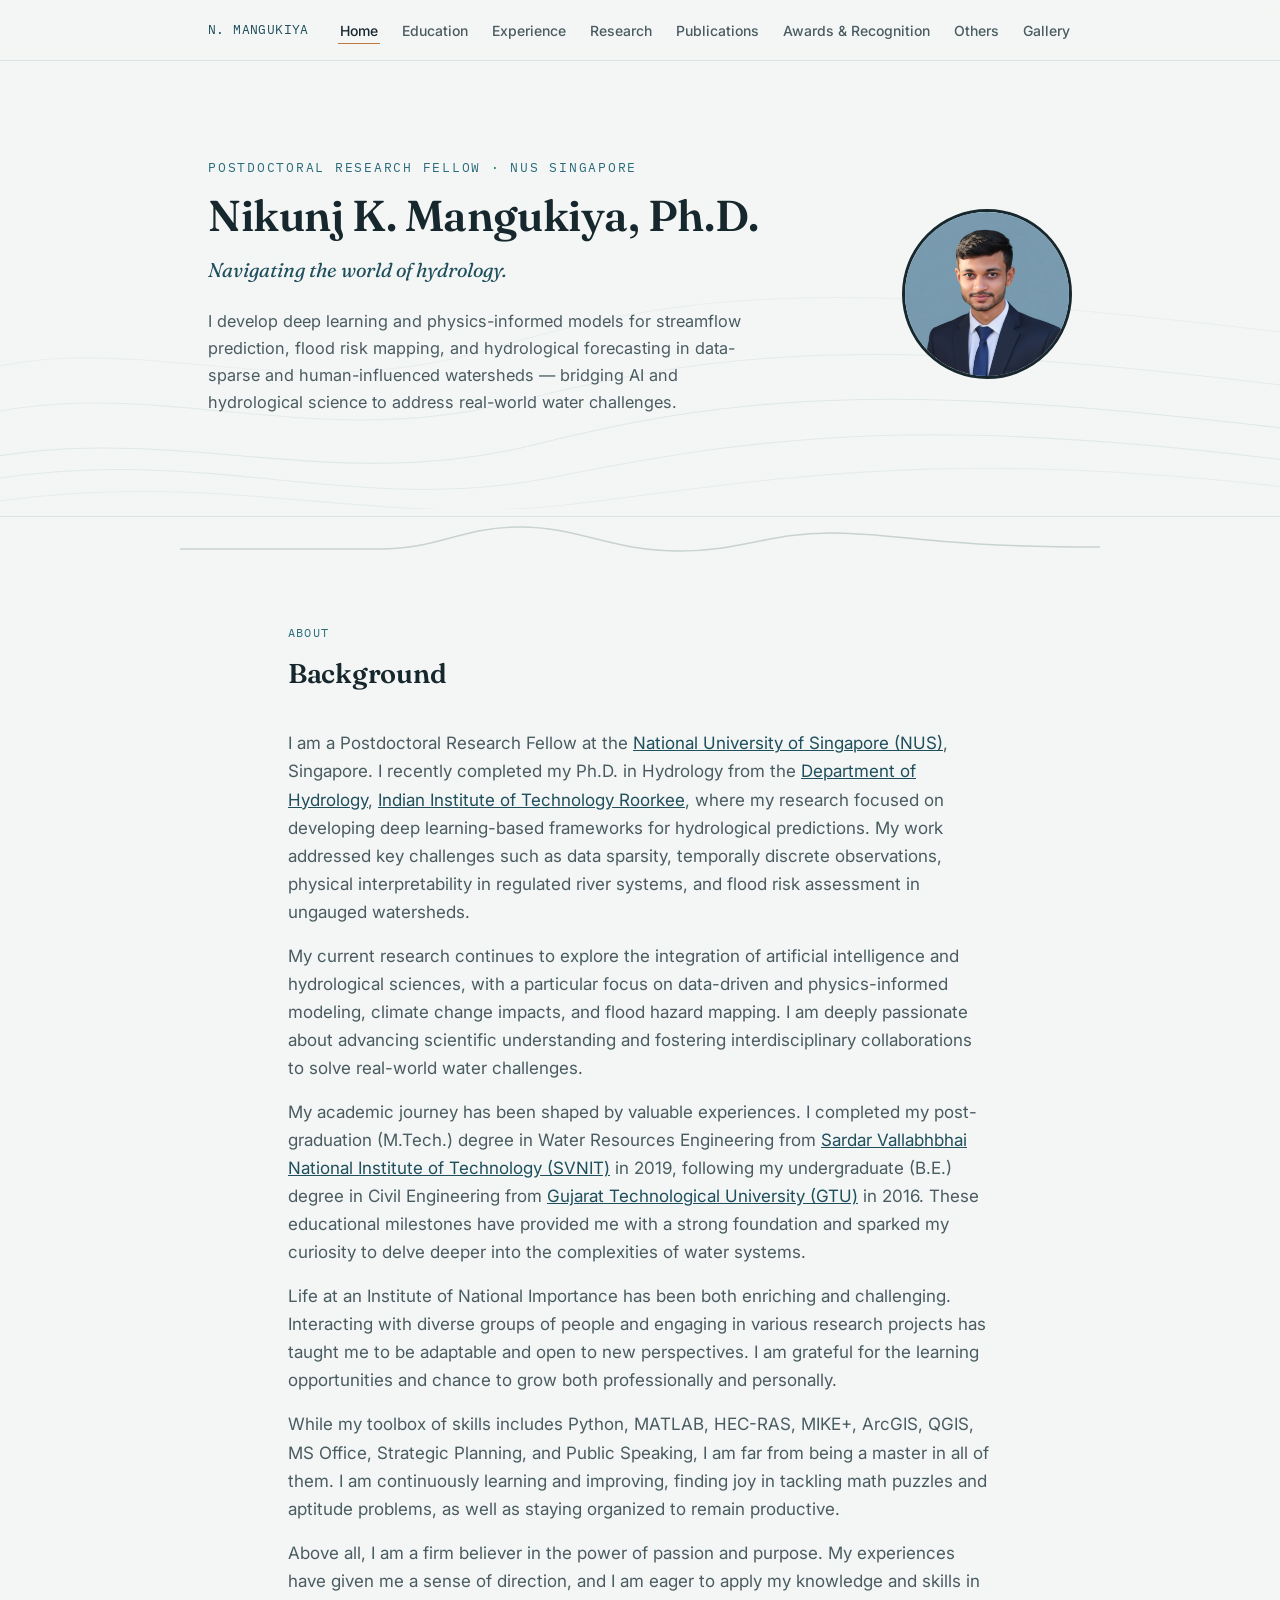
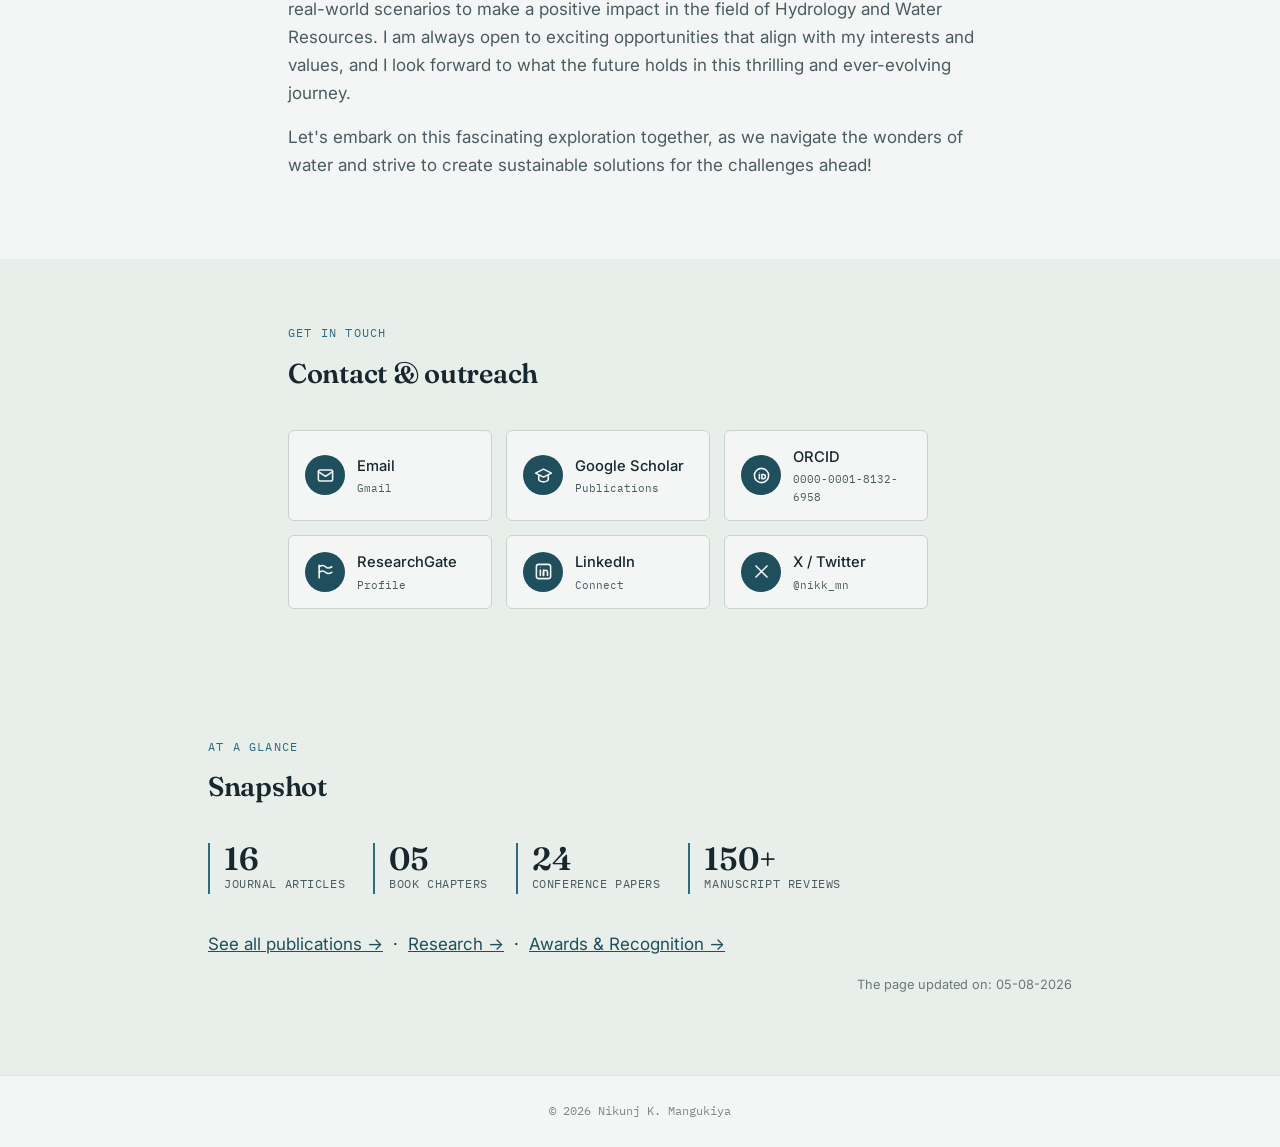
==== commit 4ea74caa: "Add files via upload" ====
--- a/index.html
+++ b/index.html
@@ -125,7 +125,7 @@
   </div>
 </section>
 <footer class="site-footer">
-  <div class="wrap-wide copyright">&copy; <span id="year"></span> Nikunj K. Mangukiya &middot; National University of Singapore</div>
+  <div class="wrap-wide copyright">&copy; <span id="year"></span> Nikunj K. Mangukiya</div>
 </footer>
 <script>document.getElementById('year').textContent = new Date().getFullYear();</script>
 </body>
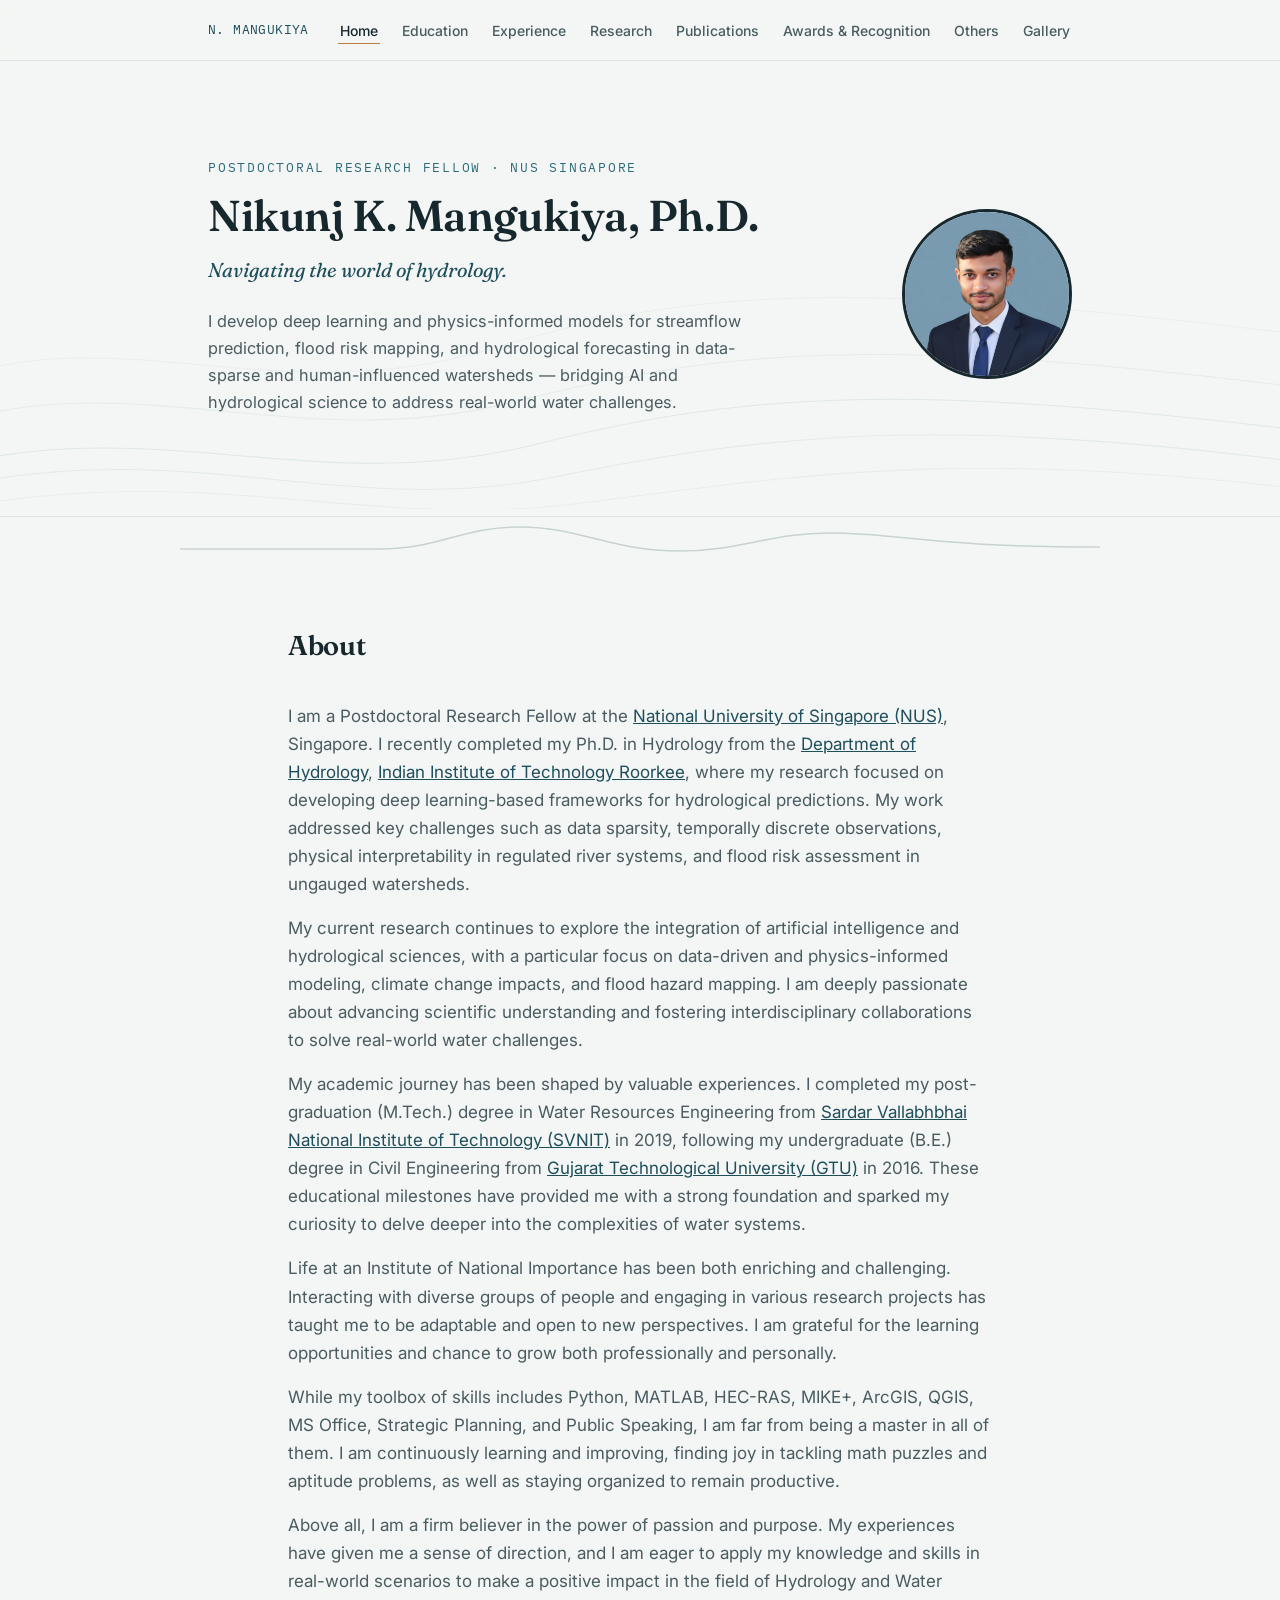
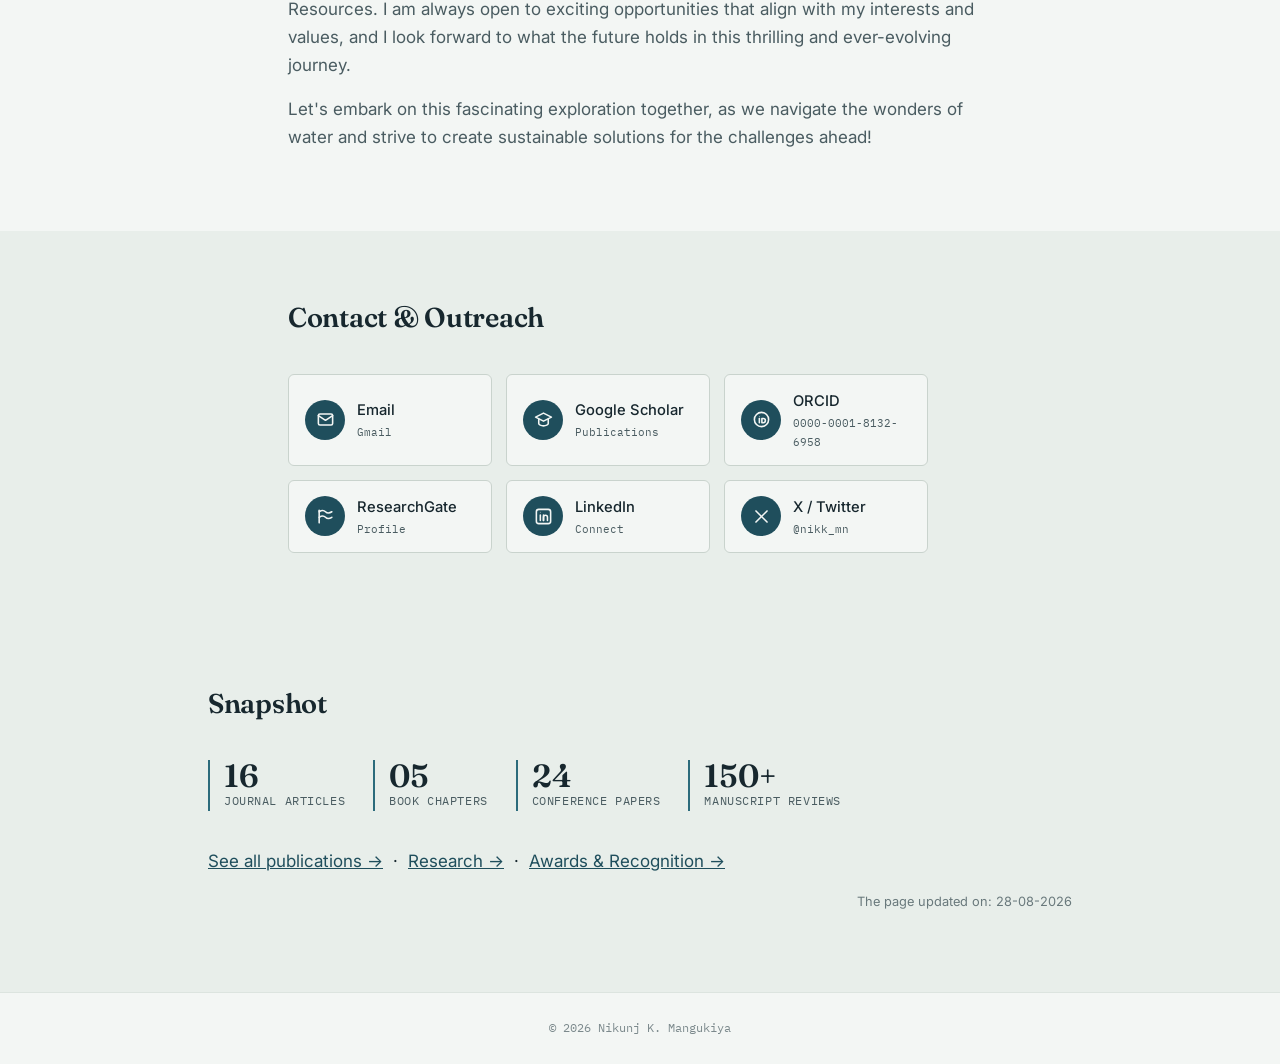
==== commit ac4476ca: "Add files via upload" ====
--- a/index.html
+++ b/index.html
@@ -58,8 +58,7 @@
 <section id="about">
   <div class="wrap">
     <div class="section-head">
-      <span class="section-num">About</span>
-      <h2 class="section-title">Background</h2>
+      <h2 class="section-title">About</h2>
     </div>
     <div class="lede-block">
       <p>I am a Postdoctoral Research Fellow at the <a href="https://nus.edu.sg/" target="_blank" rel="noopener">National University of Singapore (NUS)</a>, Singapore. I recently completed my Ph.D. in Hydrology from the <a href="https://iitr.ac.in/Departments/Hydrology%20Department/Home.html" target="_blank" rel="noopener">Department of Hydrology</a>, <a href="https://www.iitr.ac.in/" target="_blank" rel="noopener">Indian Institute of Technology Roorkee</a>, where my research focused on developing deep learning-based frameworks for hydrological predictions. My work addressed key challenges such as data sparsity, temporally discrete observations, physical interpretability in regulated river systems, and flood risk assessment in ungauged watersheds.</p>
@@ -76,8 +75,7 @@
 <section class="alt" id="contact-outreach">
   <div class="wrap">
     <div class="section-head">
-      <span class="section-num">Get in touch</span>
-      <h2 class="section-title">Contact &amp; outreach</h2>
+      <h2 class="section-title">Contact &amp; Outreach</h2>
     </div>
     <div class="contact-grid">
       <a class="contact-card" href="mailto:nikk.mangukiya@gmail.com">
@@ -111,7 +109,6 @@
 <section class="alt">
   <div class="wrap-wide">
     <div class="section-head">
-      <span class="section-num">At a glance</span>
       <h2 class="section-title">Snapshot</h2>
     </div>
     <div class="pub-stats">
@@ -121,7 +118,7 @@
       <div class="stat"><div class="num">150+</div><div class="label">Manuscript reviews</div></div>
     </div>
     <p style="margin-top:10px;"><a href="publications.html">See all publications &rarr;</a> &nbsp;&middot;&nbsp; <a href="research.html">Research &rarr;</a> &nbsp;&middot;&nbsp; <a href="awards.html">Awards &amp; Recognition &rarr;</a></p>
-    <p style="text-align:right; font-size:0.8rem; color:var(--ink-soft); opacity:0.8; margin-top:6px;">The page updated on: 05-08-2026</p>
+    <p style="text-align:right; font-size:0.8rem; color:var(--ink-soft); opacity:0.8; margin-top:6px;">The page updated on: 28-08-2026</p>
   </div>
 </section>
 <footer class="site-footer">
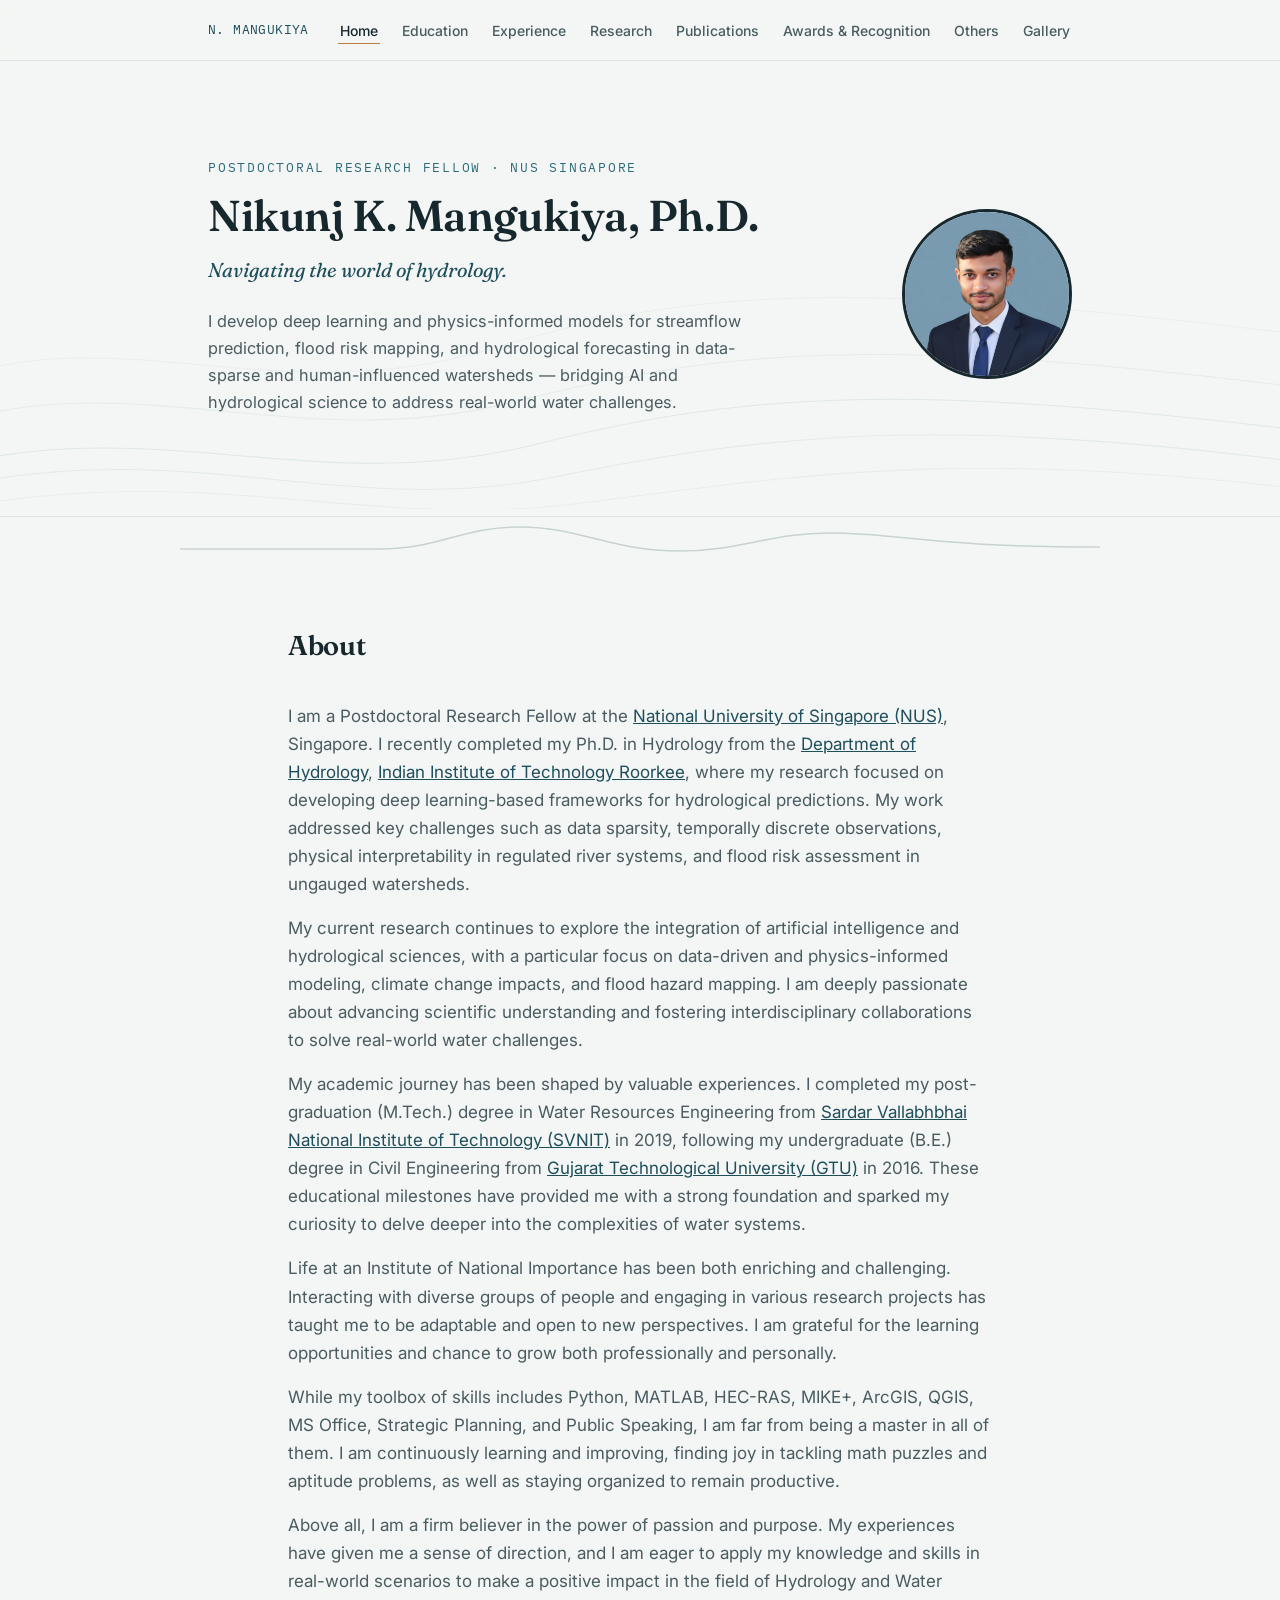
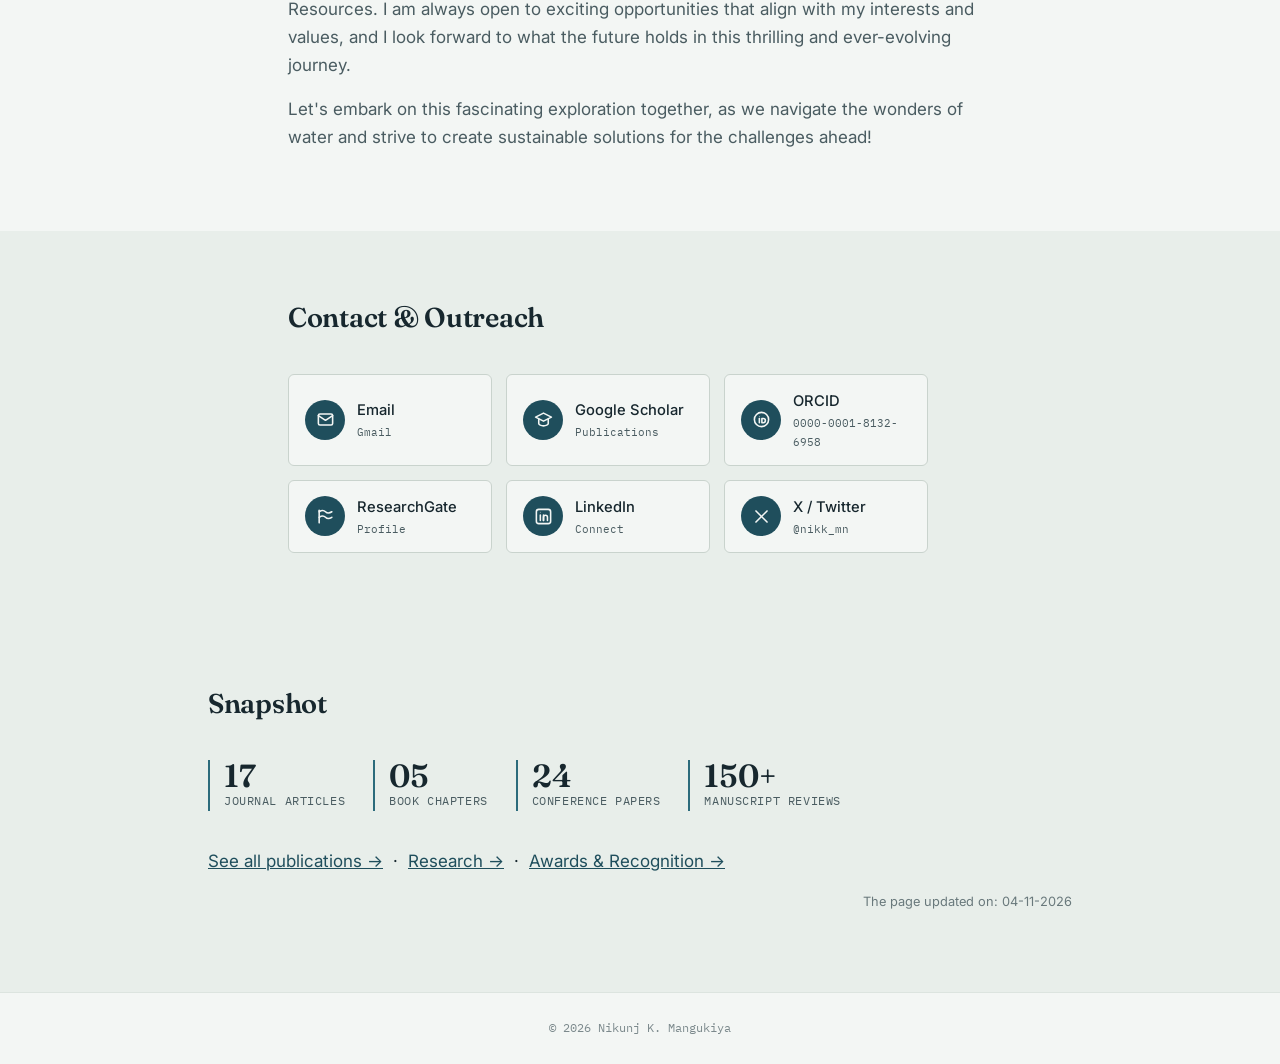
==== commit 548ab110: "Add files via upload" ====
--- a/index.html
+++ b/index.html
@@ -112,13 +112,13 @@
       <h2 class="section-title">Snapshot</h2>
     </div>
     <div class="pub-stats">
-      <div class="stat"><div class="num">16</div><div class="label">Journal articles</div></div>
+      <div class="stat"><div class="num">17</div><div class="label">Journal articles</div></div>
       <div class="stat"><div class="num">05</div><div class="label">Book chapters</div></div>
       <div class="stat"><div class="num">24</div><div class="label">Conference papers</div></div>
       <div class="stat"><div class="num">150+</div><div class="label">Manuscript reviews</div></div>
     </div>
     <p style="margin-top:10px;"><a href="publications.html">See all publications &rarr;</a> &nbsp;&middot;&nbsp; <a href="research.html">Research &rarr;</a> &nbsp;&middot;&nbsp; <a href="awards.html">Awards &amp; Recognition &rarr;</a></p>
-    <p style="text-align:right; font-size:0.8rem; color:var(--ink-soft); opacity:0.8; margin-top:6px;">The page updated on: 28-08-2026</p>
+    <p style="text-align:right; font-size:0.8rem; color:var(--ink-soft); opacity:0.8; margin-top:6px;">The page updated on: 04-11-2026</p>
   </div>
 </section>
 <footer class="site-footer">
--- a/styles.css
+++ b/styles.css
@@ -211,6 +211,61 @@
 .code-repo-layout{display:grid; grid-template-columns:1fr 1fr; gap:30px;}
 .code-repo-item img{width:100%; height:auto; border-radius:6px; border:1px solid var(--line); margin-bottom:14px; display:block;}
 .page-footnote{font-size:11.5px; color:var(--ink-soft); opacity:0.8; margin-top:50px; padding-top:20px; border-top:1px solid var(--line-soft);}
+
+/* GALLERY */
+.gallery-grid{display:grid; grid-template-columns:1fr 1fr; gap:36px 30px;}
+.gallery-item img{width:100%; height:auto; border-radius:6px; border:1px solid var(--line); display:block; cursor:pointer; transition:opacity .15s ease;}
+.gallery-item img:hover{opacity:0.88;}
+.gallery-item.wide{grid-column:1 / -1;}
+.gallery-caption{margin-top:10px; font-size:0.9rem; color:var(--ink-soft); line-height:1.5;}
+
+/* LIGHTBOX */
+.lightbox{
+  position:fixed; inset:0; z-index:100; background:rgba(23,39,46,0.94);
+  display:none; align-items:center; justify-content:center; flex-direction:column;
+  padding:60px 20px 40px;
+}
+.lightbox.open{display:flex;}
+.lightbox-img-wrap{
+  max-width:min(90vw, 1000px); max-height:70vh; display:flex; align-items:center; justify-content:center;
+}
+.lightbox-img-wrap img{max-width:100%; max-height:70vh; object-fit:contain; border-radius:4px; display:block;}
+.lightbox-caption{
+  color:var(--paper); font-size:0.95rem; text-align:center; max-width:700px;
+  margin-top:20px; line-height:1.6; font-family:'Inter', sans-serif;
+}
+.lightbox-close{
+  position:fixed; top:20px; left:24px; z-index:101;
+  display:flex; align-items:center; gap:8px;
+  background:none; border:none; color:var(--paper); cursor:pointer;
+  font-family:'IBM Plex Mono', monospace; font-size:13px; padding:8px 10px;
+}
+.lightbox-close:hover{color:var(--hazard);}
+.lightbox-close svg{width:18px; height:18px;}
+.lightbox-nav{
+  position:fixed; top:50%; transform:translateY(-50%); z-index:101;
+  background:rgba(255,255,255,0.08); border:1px solid rgba(255,255,255,0.25);
+  color:var(--paper); width:44px; height:44px; border-radius:50%;
+  display:flex; align-items:center; justify-content:center; cursor:pointer;
+  transition:background .15s ease;
+}
+.lightbox-nav:hover{background:rgba(255,255,255,0.2);}
+.lightbox-nav svg{width:20px; height:20px;}
+.lightbox-prev{left:18px;}
+.lightbox-next{right:18px;}
+.lightbox-counter{
+  color:rgba(255,255,255,0.55); font-family:'IBM Plex Mono', monospace; font-size:11.5px;
+  margin-top:8px;
+}
+@media (max-width:640px){
+  .lightbox-nav{width:38px; height:38px;}
+  .lightbox-prev{left:6px;}
+  .lightbox-next{right:6px;}
+  .lightbox{padding:50px 12px 30px;}
+}
+@media (max-width:640px){
+  .gallery-grid{grid-template-columns:1fr;}
+}
 
 .cards{display:grid; grid-template-columns:1fr 1fr; gap:18px;}
 .card{
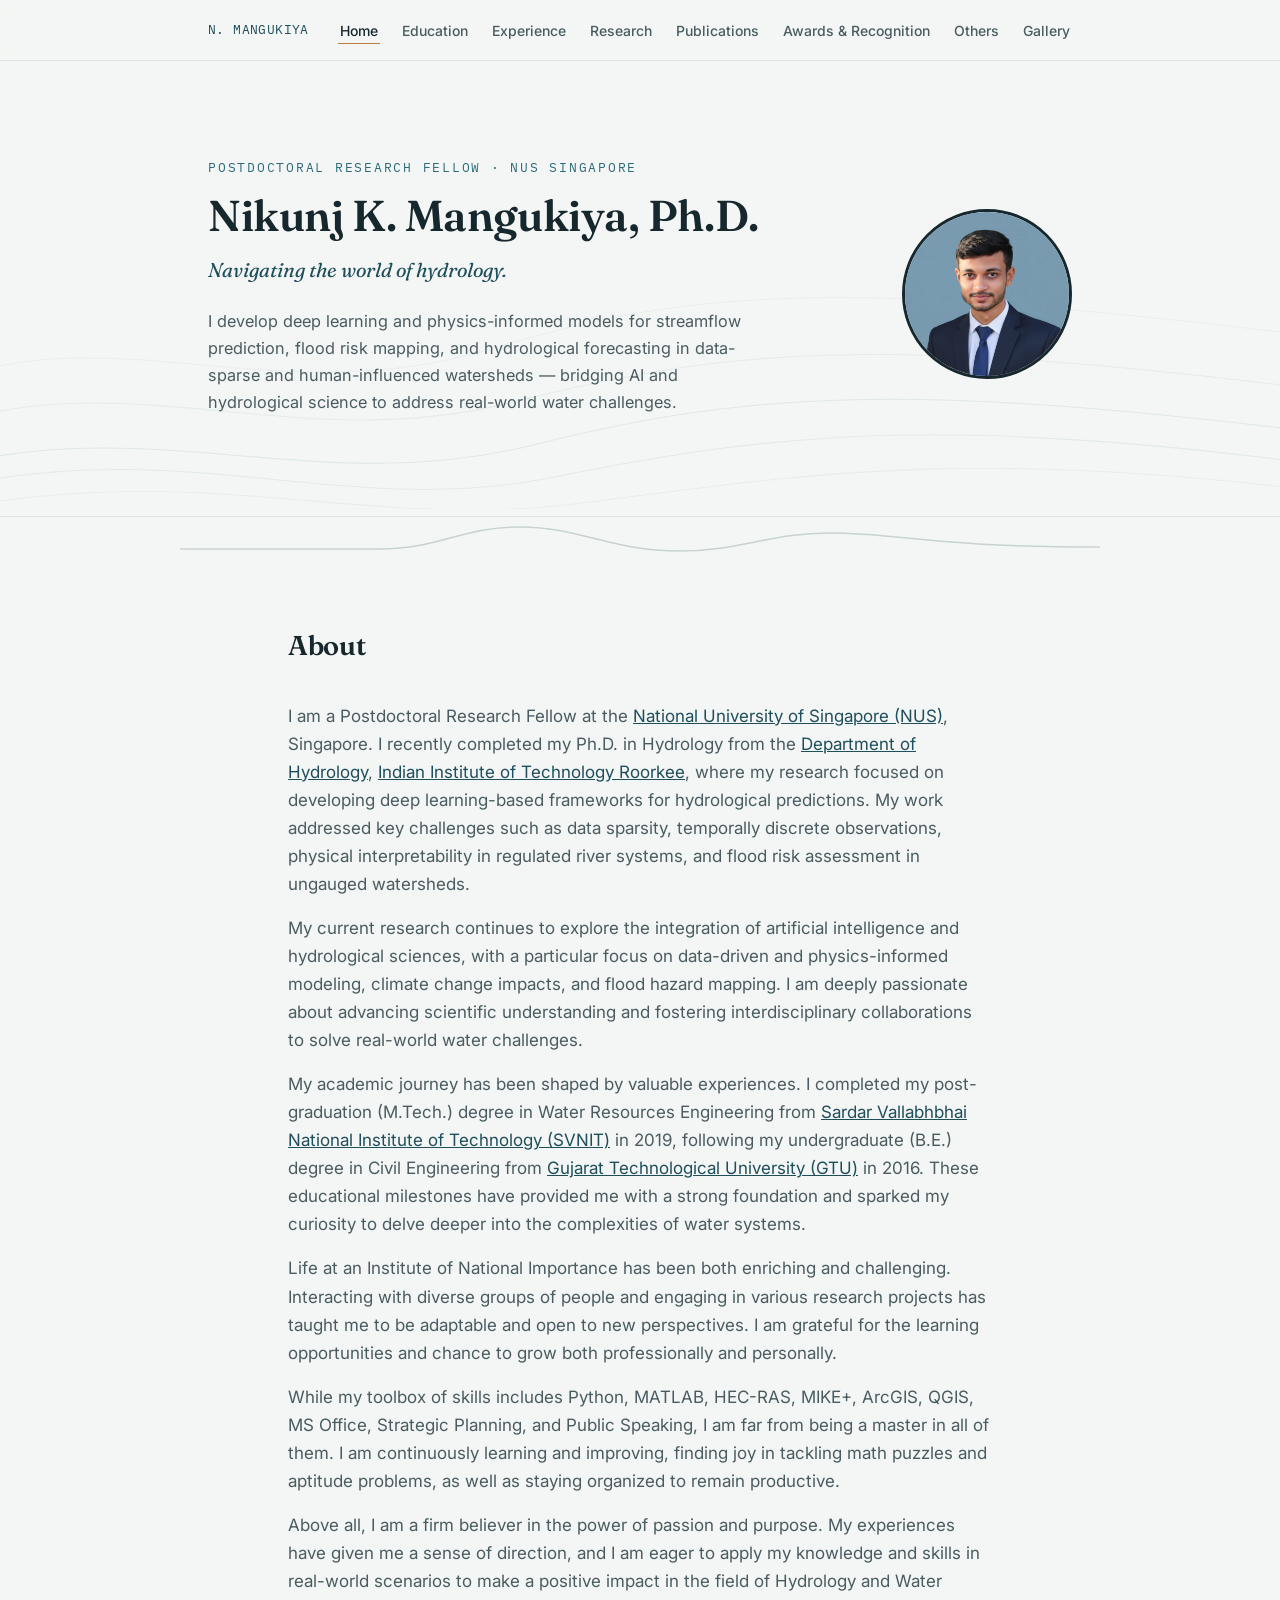
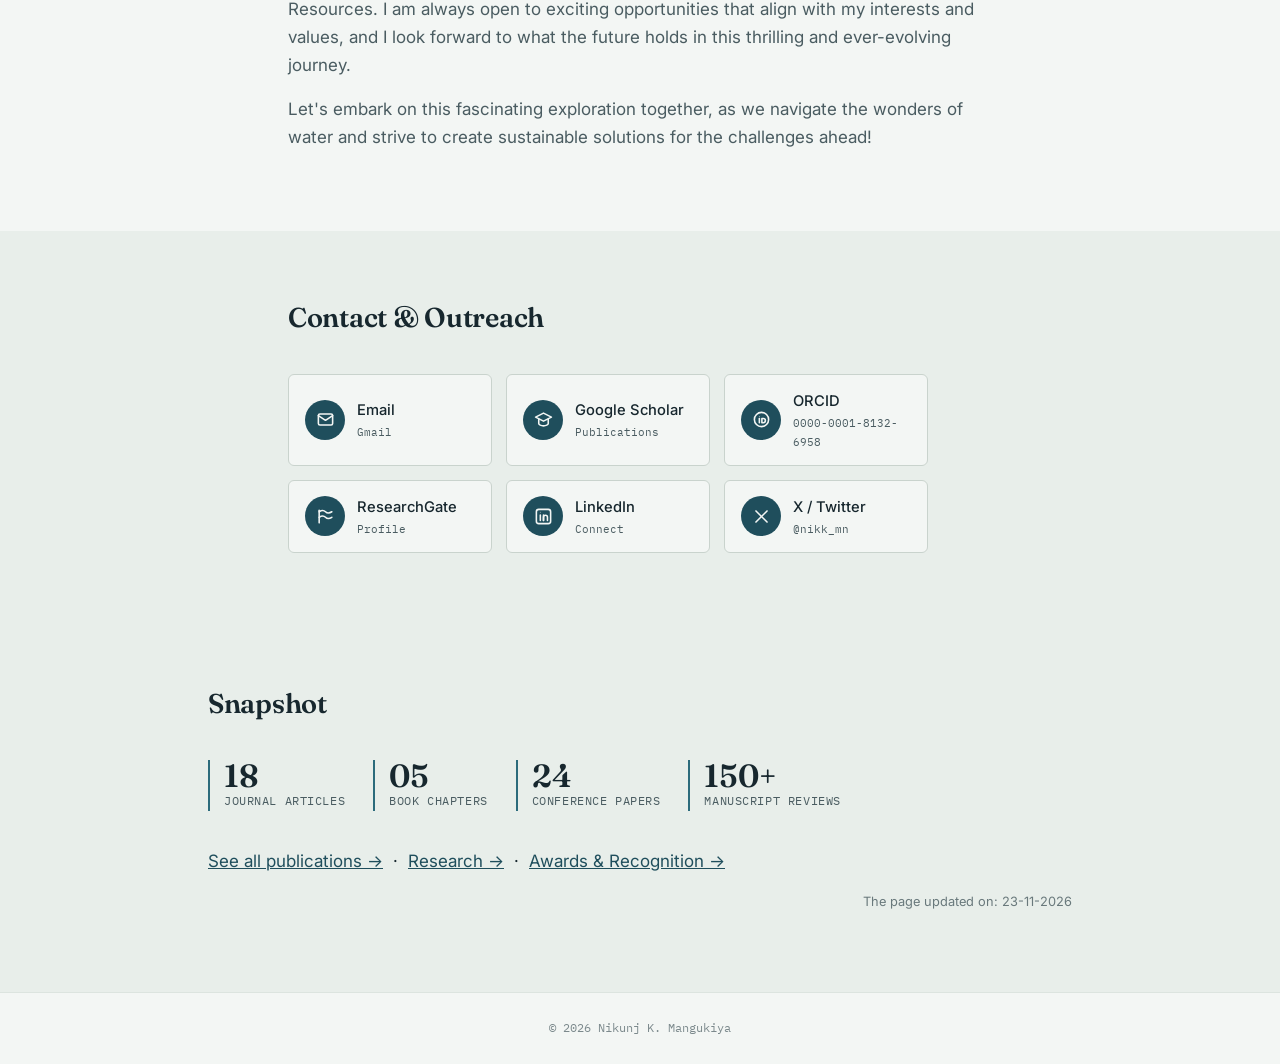
==== commit ce19b30f: "Add files via upload" ====
--- a/index.html
+++ b/index.html
@@ -112,13 +112,13 @@
       <h2 class="section-title">Snapshot</h2>
     </div>
     <div class="pub-stats">
-      <div class="stat"><div class="num">17</div><div class="label">Journal articles</div></div>
+      <div class="stat"><div class="num">18</div><div class="label">Journal articles</div></div>
       <div class="stat"><div class="num">05</div><div class="label">Book chapters</div></div>
       <div class="stat"><div class="num">24</div><div class="label">Conference papers</div></div>
       <div class="stat"><div class="num">150+</div><div class="label">Manuscript reviews</div></div>
     </div>
     <p style="margin-top:10px;"><a href="publications.html">See all publications &rarr;</a> &nbsp;&middot;&nbsp; <a href="research.html">Research &rarr;</a> &nbsp;&middot;&nbsp; <a href="awards.html">Awards &amp; Recognition &rarr;</a></p>
-    <p style="text-align:right; font-size:0.8rem; color:var(--ink-soft); opacity:0.8; margin-top:6px;">The page updated on: 04-11-2026</p>
+    <p style="text-align:right; font-size:0.8rem; color:var(--ink-soft); opacity:0.8; margin-top:6px;">The page updated on: 23-11-2026</p>
   </div>
 </section>
 <footer class="site-footer">
--- a/styles.css
+++ b/styles.css
@@ -208,6 +208,14 @@
 .data-repo-layout{display:grid; grid-template-columns:360px 1fr; gap:30px; align-items:start;}
 .data-repo-boxes{display:flex; flex-direction:column; gap:16px;}
 .data-repo-image img{width:100%; height:auto; border-radius:6px; border:1px solid var(--line); display:block;}
+.data-repo-note{font-size:0.9rem; color:var(--ink-soft); line-height:1.6; margin:16px 0 14px;}
+.data-repo-note strong{color:var(--ink);}
+.data-repo-btn{
+  display:inline-block; font-family:'IBM Plex Mono', monospace; font-size:12.5px; letter-spacing:0.04em;
+  color:var(--paper); background:var(--water-deep); border:1px solid var(--water-deep);
+  padding:10px 18px; border-radius:6px; text-decoration:none; transition:all .15s ease;
+}
+.data-repo-btn:hover{background:var(--water); border-color:var(--water); color:var(--paper);}
 .code-repo-layout{display:grid; grid-template-columns:1fr 1fr; gap:30px;}
 .code-repo-item img{width:100%; height:auto; border-radius:6px; border:1px solid var(--line); margin-bottom:14px; display:block;}
 .page-footnote{font-size:11.5px; color:var(--ink-soft); opacity:0.8; margin-top:50px; padding-top:20px; border-top:1px solid var(--line-soft);}
